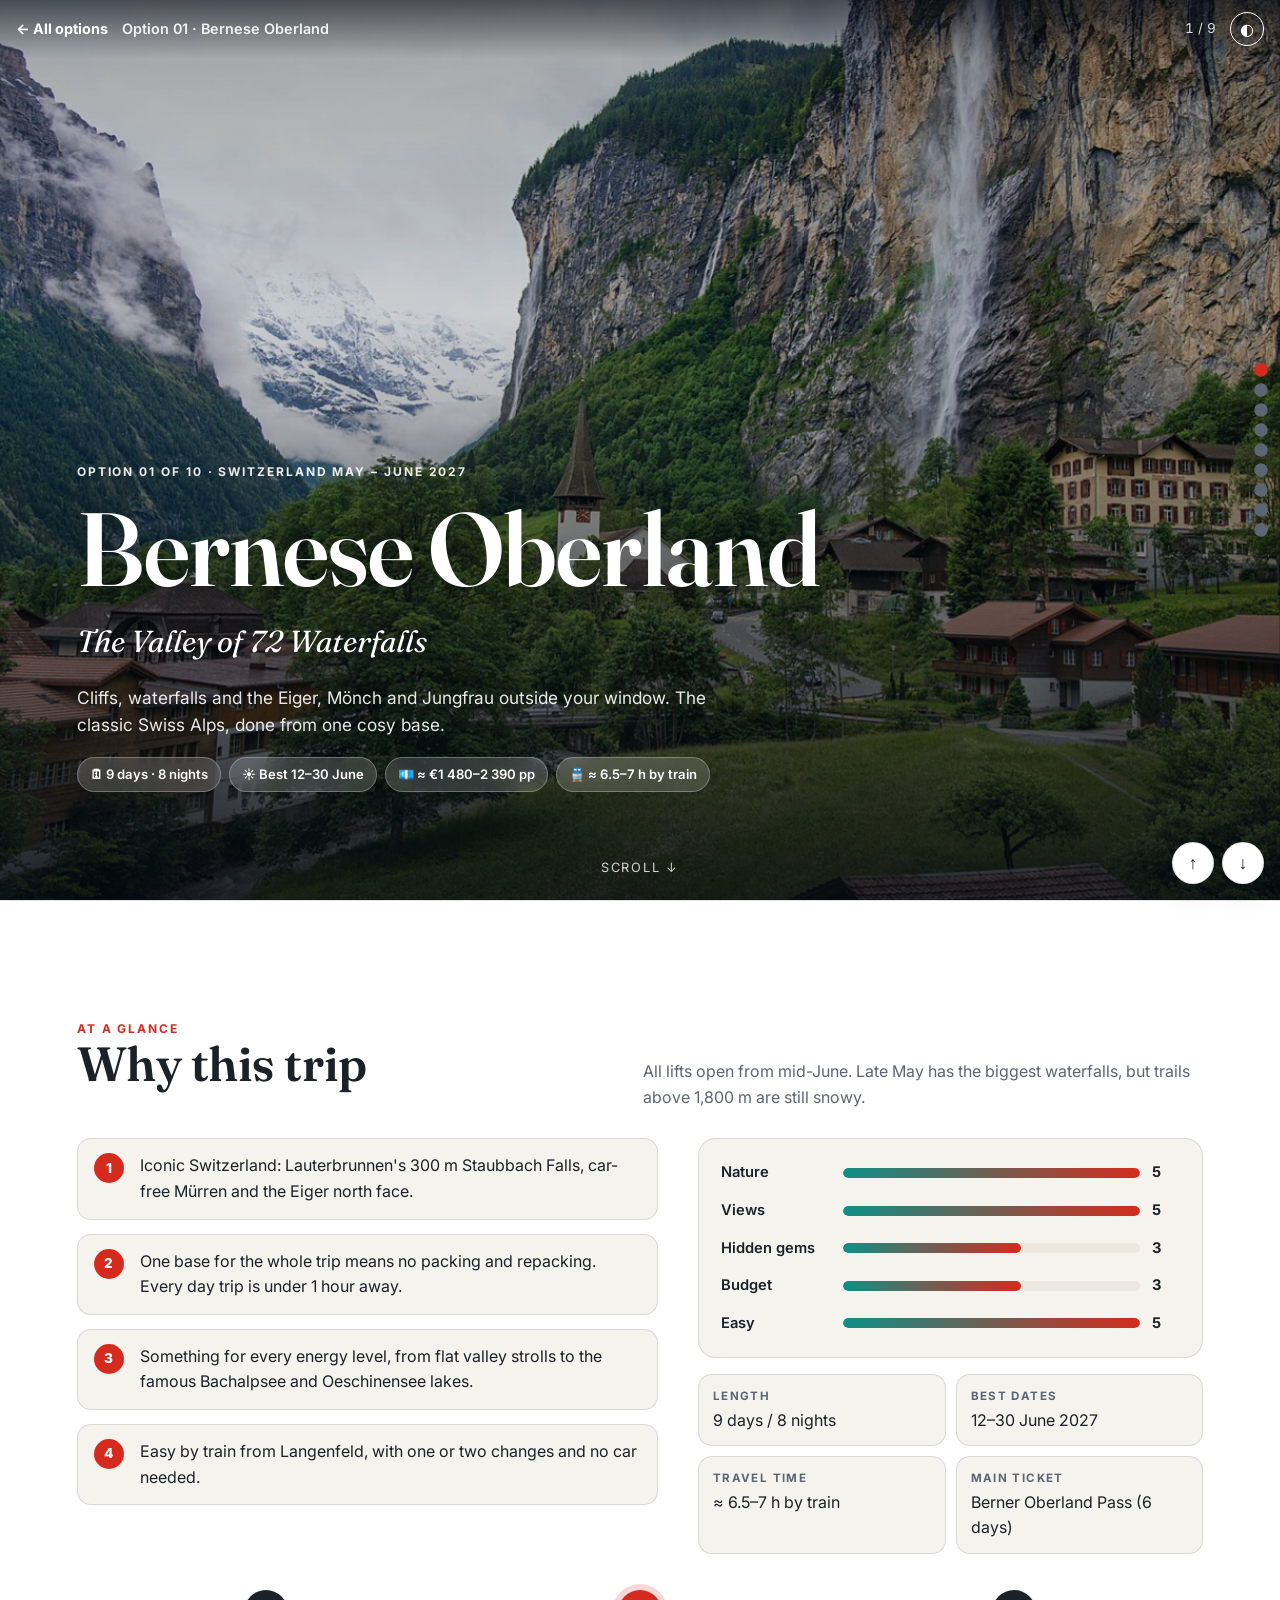
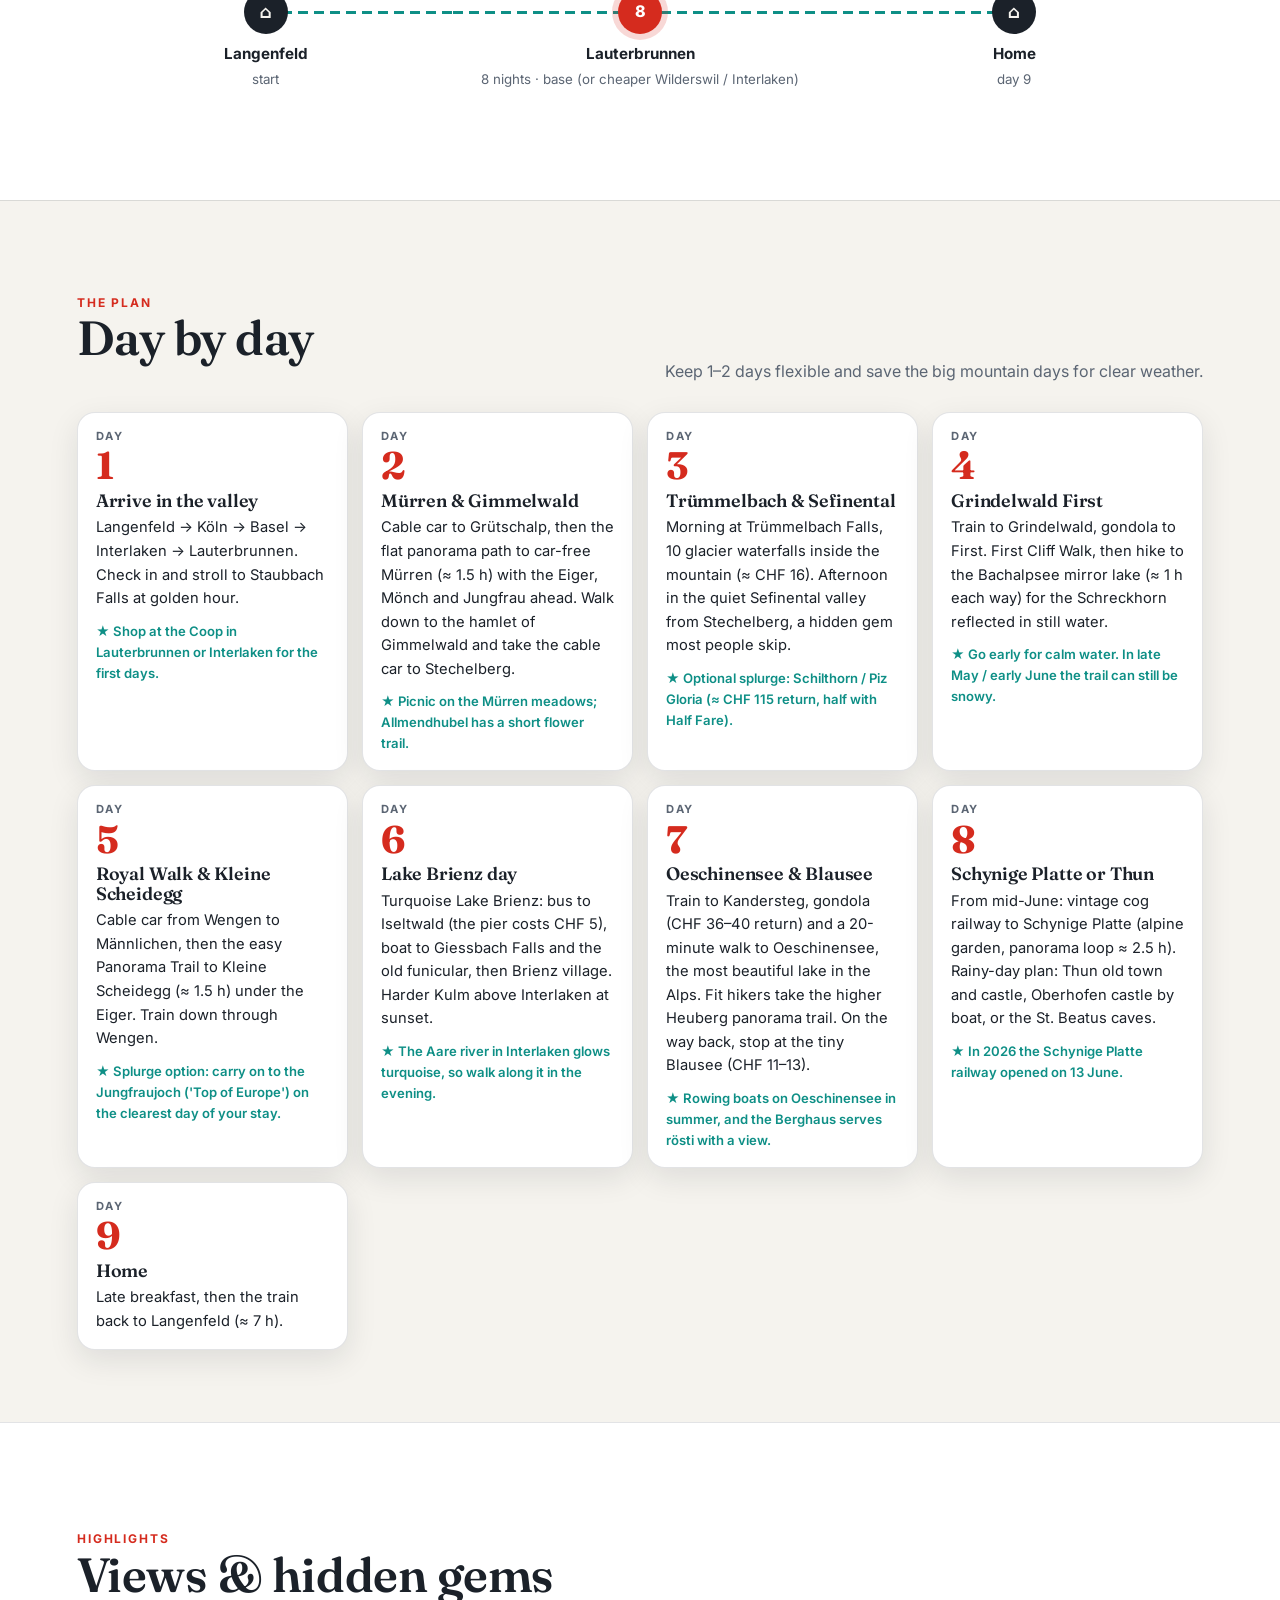
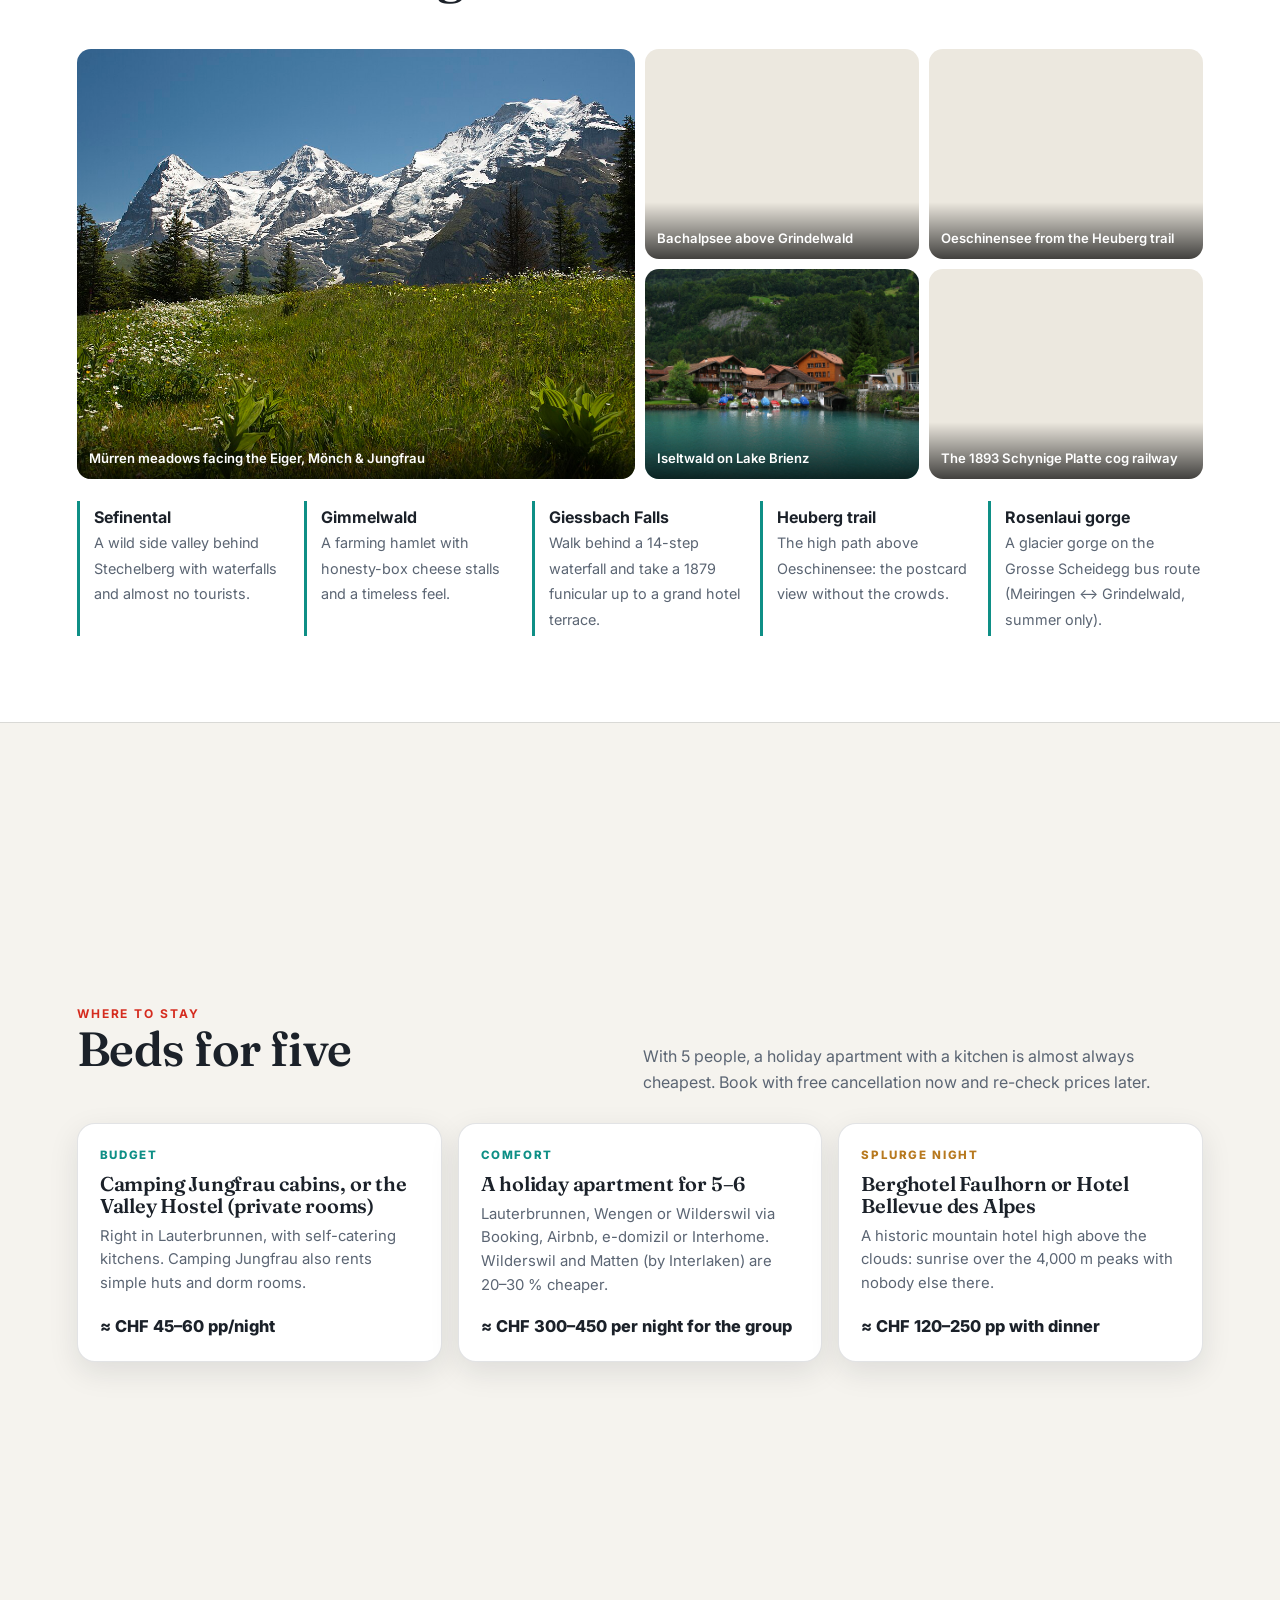
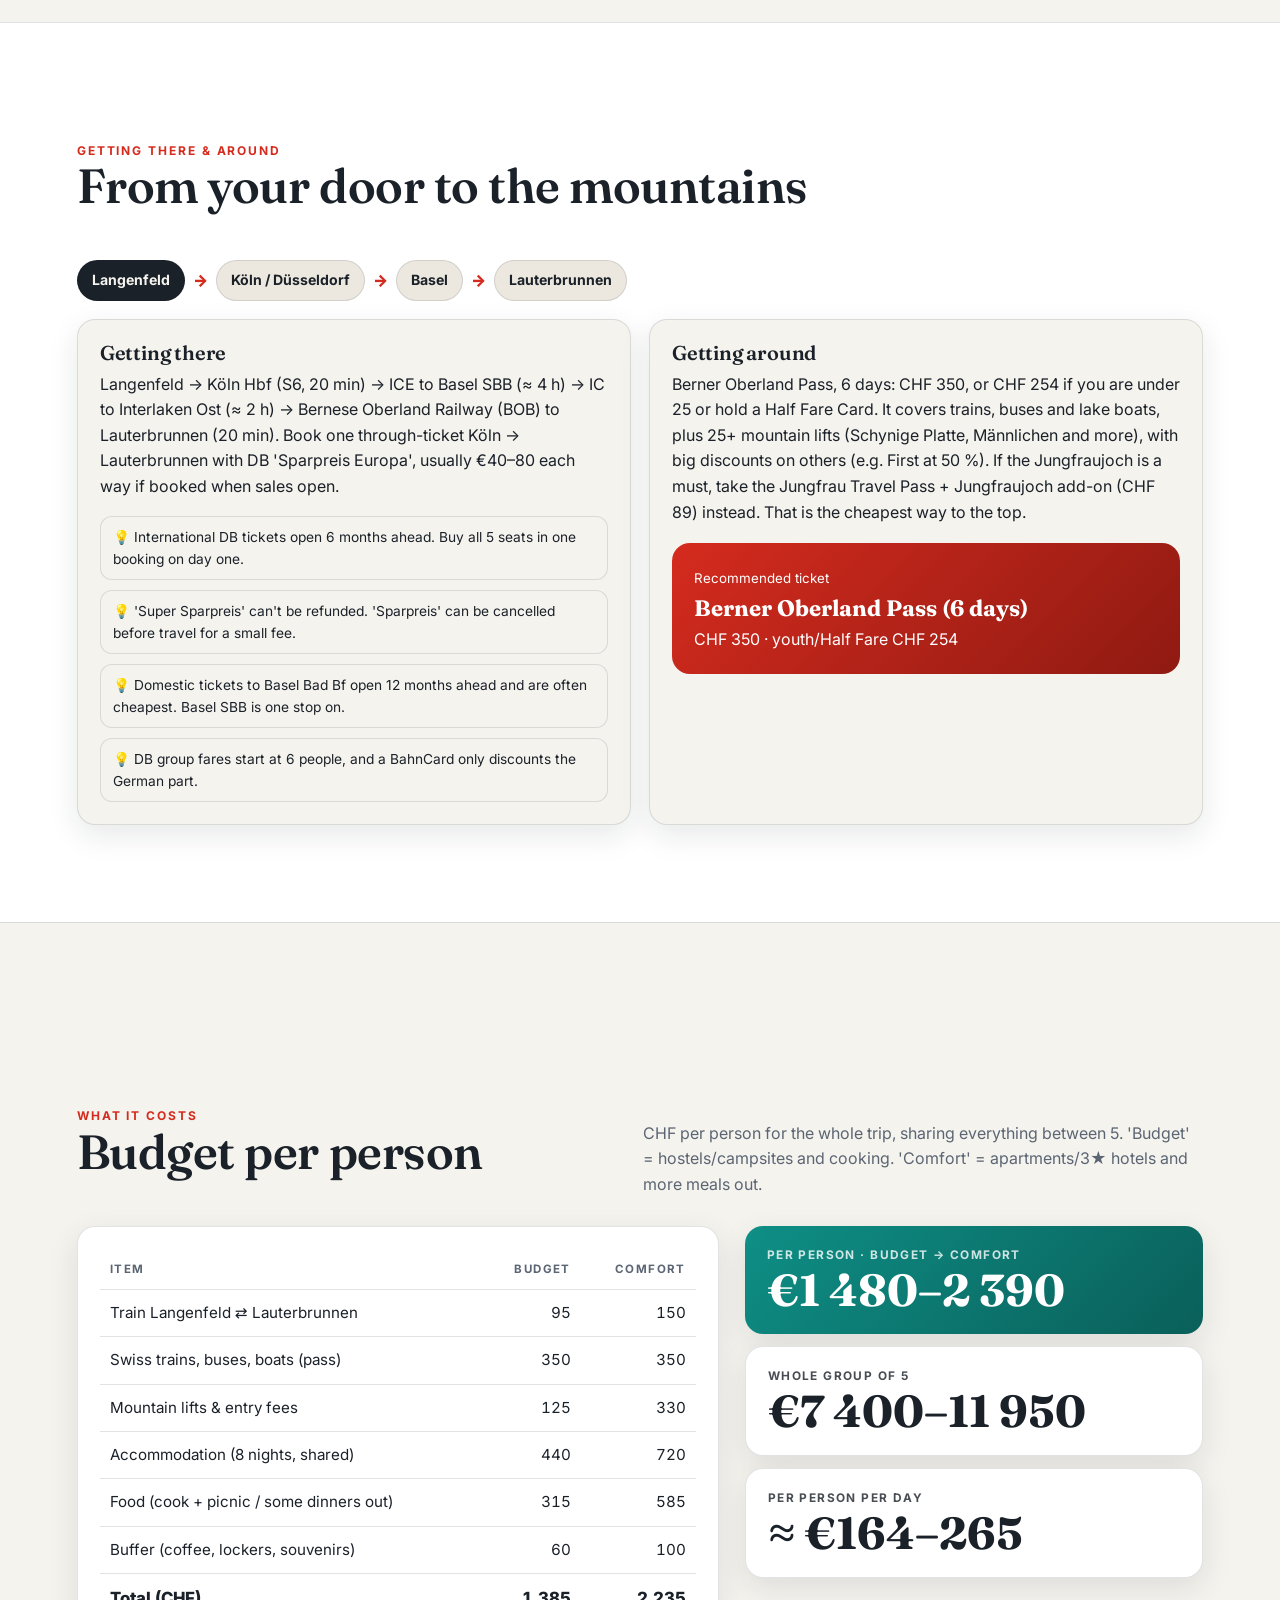
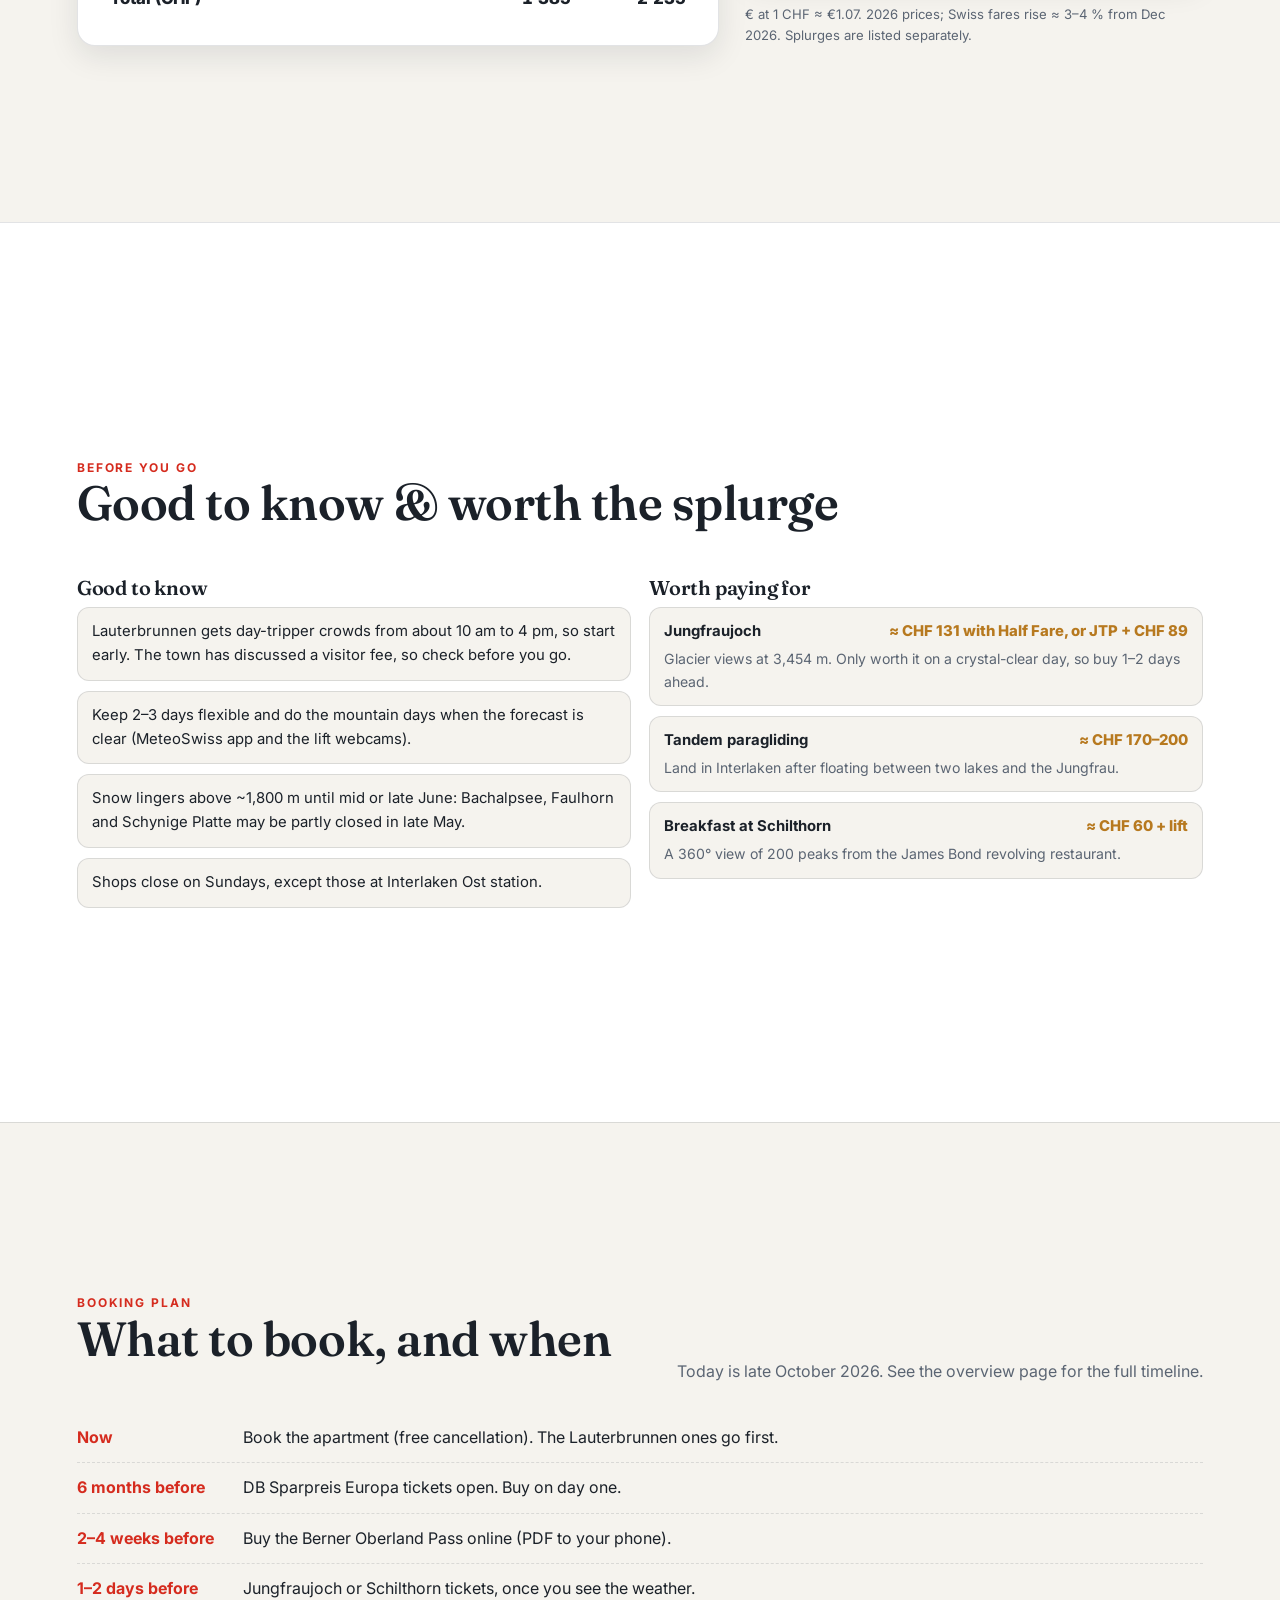
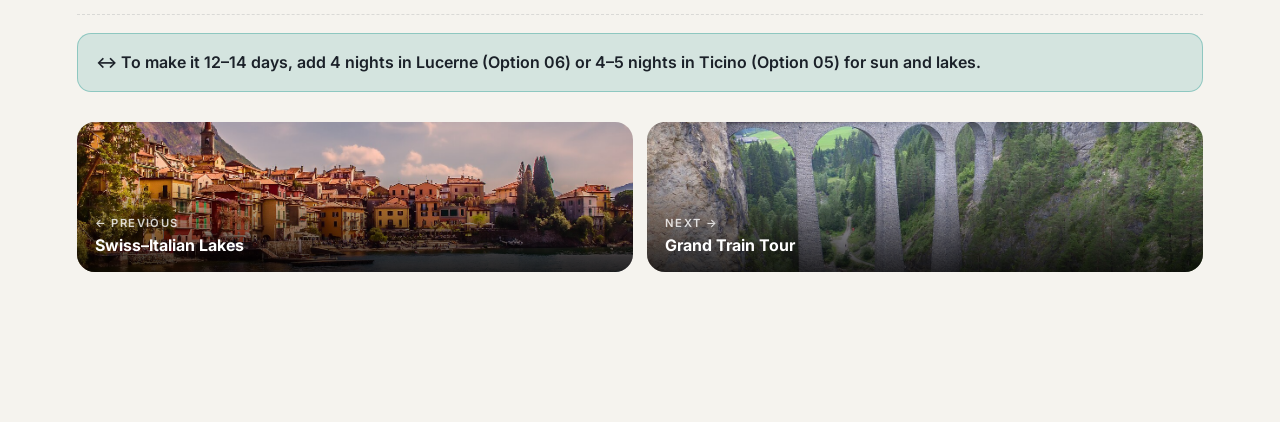
==== options/01-bernese-oberland.html @ d9b7d9b1 "init" ====
<!doctype html>
<html lang="en" class="deck">
<head>
<meta charset="utf-8">
<meta name="viewport" content="width=device-width, initial-scale=1">
<title>Bernese Oberland – Switzerland 2027</title>
<meta name="description" content="Cliffs, waterfalls and the Eiger, Mönch and Jungfrau outside your window. The classic Swiss Alps, done from one cosy base.">
<link rel="preconnect" href="https://fonts.googleapis.com"><link rel="preconnect" href="https://fonts.gstatic.com" crossorigin><link href="https://fonts.googleapis.com/css2?family=Fraunces:ital,opsz,wght@0,9..144,500..700;1,9..144,400..600&family=Inter:wght@400;600;700;800&display=swap" rel="stylesheet">
<link rel="stylesheet" href="../assets/style.css">
<script>document.documentElement.classList.add("js-anim");setTimeout(function(){if(!window.__ch27)document.documentElement.classList.remove("js-anim");},2500);</script>
</head>

<body>
<div class="progress"></div>
<header class="topbar"><a href="../index.html">← All options</a><span class="title">Option 01 · Bernese Oberland</span><span class="count">1 / 9</span><button class="icon-btn" data-theme-toggle aria-label="Toggle dark mode">◐</button></header>
<nav class="dots" aria-label="Slides"></nav>
<div class="keys"><button data-go="-1" aria-label="Previous slide">↑</button><button data-go="1" aria-label="Next slide">↓</button></div>
<section class="slide cover" id="cover" data-title="Cover">
  <div class="photo"><img src="../assets/img/be-lauterbrunnen.jpg" alt="Bernese Oberland" class="kb" decoding="async"></div>
  <div class="big-num">01</div>
  <div class="inner on-photo">
    <div class="eyebrow reveal" style="--i:0">Option 01 of 10 · Switzerland May – June 2027</div>
    <h1 class="reveal" style="--i:1">Bernese Oberland</h1>
    <div class="sub reveal" style="--i:2">The Valley of 72 Waterfalls</div>
    <p class="tagline reveal" style="--i:3">Cliffs, waterfalls and the Eiger, Mönch and Jungfrau outside your window. The classic Swiss Alps, done from one cosy base.</p>
    <div class="chips reveal" style="--i:4"><span class="chip">🗓 9 days · 8 nights</span><span class="chip">☀️ Best 12–30 June</span><span class="chip">💶 ≈ €1 480–2 390 pp</span><span class="chip">🚆 ≈ 6.5–7 h by train</span></div>
  </div>
  <a class="scroll-hint" href="#glance">Scroll ↓</a>
</section>
<section class="slide alt" id="glance" data-title="At a glance">
  <div class="inner">
    <div class="slide-head"><div><div class="eyebrow">At a glance</div><h2>Why this trip</h2></div><p class="muted">All lifts open from mid-June. Late May has the biggest waterfalls, but trails above 1,800 m are still snowy.</p></div>
    <div class="glance">
      <ul class="why"><li class="reveal" style="--i:0"><span class="n">1</span><span>Iconic Switzerland: Lauterbrunnen&#x27;s 300 m Staubbach Falls, car-free Mürren and the Eiger north face.</span></li><li class="reveal" style="--i:1"><span class="n">2</span><span>One base for the whole trip means no packing and repacking. Every day trip is under 1 hour away.</span></li><li class="reveal" style="--i:2"><span class="n">3</span><span>Something for every energy level, from flat valley strolls to the famous Bachalpsee and Oeschinensee lakes.</span></li><li class="reveal" style="--i:3"><span class="n">4</span><span>Easy by train from Langenfeld, with one or two changes and no car needed.</span></li></ul>
      <div>
        <div class="scores reveal" style="--i:2"><div class="score"><span>Nature</span><div class="bar"><span style="--v:100%"></span></div><b>5</b></div><div class="score"><span>Views</span><div class="bar"><span style="--v:100%"></span></div><b>5</b></div><div class="score"><span>Hidden gems</span><div class="bar"><span style="--v:60%"></span></div><b>3</b></div><div class="score"><span>Budget</span><div class="bar"><span style="--v:60%"></span></div><b>3</b></div><div class="score"><span>Easy</span><div class="bar"><span style="--v:100%"></span></div><b>5</b></div></div>
        <div class="facts reveal" style="--i:3">
          <div class="fact"><b>Length</b>9 days / 8 nights</div>
          <div class="fact"><b>Best dates</b>12–30 June 2027</div>
          <div class="fact"><b>Travel time</b>≈ 6.5–7 h by train</div>
          <div class="fact"><b>Main ticket</b>Berner Oberland Pass (6 days)</div>
        </div>
      </div>
    </div>
    <div class="route" aria-label="Route"><div class="stop reveal" style="--i:0"><div class="pin home">⌂</div><strong>Langenfeld</strong><small>start</small></div><div class="stop reveal" style="--i:1"><div class="pin">8</div><strong>Lauterbrunnen</strong><small>8 nights · base (or cheaper Wilderswil / Interlaken)</small></div><div class="stop reveal" style="--i:2"><div class="pin home">⌂</div><strong>Home</strong><small>day 9</small></div></div>
  </div>
</section>
<section class="slide" id="itinerary" data-title="Day by day">
  <div class="inner">
    <div class="slide-head"><div><div class="eyebrow">The plan</div><h2>Day by day</h2></div><p class="muted">Keep 1–2 days flexible and save the big mountain days for clear weather.</p></div>
    <div class="days"><article class="day reveal" style="--i:0"><div class="d"><small>Day</small>1</div><h3>Arrive in the valley</h3><p>Langenfeld → Köln → Basel → Interlaken → Lauterbrunnen. Check in and stroll to Staubbach Falls at golden hour.</p><div class="tip">Shop at the Coop in Lauterbrunnen or Interlaken for the first days.</div></article><article class="day reveal" style="--i:1"><div class="d"><small>Day</small>2</div><h3>Mürren &amp; Gimmelwald</h3><p>Cable car to Grütschalp, then the flat panorama path to car-free Mürren (≈ 1.5 h) with the Eiger, Mönch and Jungfrau ahead. Walk down to the hamlet of Gimmelwald and take the cable car to Stechelberg.</p><div class="tip">Picnic on the Mürren meadows; Allmendhubel has a short flower trail.</div></article><article class="day reveal" style="--i:2"><div class="d"><small>Day</small>3</div><h3>Trümmelbach &amp; Sefinental</h3><p>Morning at Trümmelbach Falls, 10 glacier waterfalls inside the mountain (≈ CHF 16). Afternoon in the quiet Sefinental valley from Stechelberg, a hidden gem most people skip.</p><div class="tip">Optional splurge: Schilthorn / Piz Gloria (≈ CHF 115 return, half with Half Fare).</div></article><article class="day reveal" style="--i:3"><div class="d"><small>Day</small>4</div><h3>Grindelwald First</h3><p>Train to Grindelwald, gondola to First. First Cliff Walk, then hike to the Bachalpsee mirror lake (≈ 1 h each way) for the Schreckhorn reflected in still water.</p><div class="tip">Go early for calm water. In late May / early June the trail can still be snowy.</div></article><article class="day reveal" style="--i:4"><div class="d"><small>Day</small>5</div><h3>Royal Walk &amp; Kleine Scheidegg</h3><p>Cable car from Wengen to Männlichen, then the easy Panorama Trail to Kleine Scheidegg (≈ 1.5 h) under the Eiger. Train down through Wengen.</p><div class="tip">Splurge option: carry on to the Jungfraujoch (&#x27;Top of Europe&#x27;) on the clearest day of your stay.</div></article><article class="day reveal" style="--i:5"><div class="d"><small>Day</small>6</div><h3>Lake Brienz day</h3><p>Turquoise Lake Brienz: bus to Iseltwald (the pier costs CHF 5), boat to Giessbach Falls and the old funicular, then Brienz village. Harder Kulm above Interlaken at sunset.</p><div class="tip">The Aare river in Interlaken glows turquoise, so walk along it in the evening.</div></article><article class="day reveal" style="--i:0"><div class="d"><small>Day</small>7</div><h3>Oeschinensee &amp; Blausee</h3><p>Train to Kandersteg, gondola (CHF 36–40 return) and a 20-minute walk to Oeschinensee, the most beautiful lake in the Alps. Fit hikers take the higher Heuberg panorama trail. On the way back, stop at the tiny Blausee (CHF 11–13).</p><div class="tip">Rowing boats on Oeschinensee in summer, and the Berghaus serves rösti with a view.</div></article><article class="day reveal" style="--i:1"><div class="d"><small>Day</small>8</div><h3>Schynige Platte or Thun</h3><p>From mid-June: vintage cog railway to Schynige Platte (alpine garden, panorama loop ≈ 2.5 h). Rainy-day plan: Thun old town and castle, Oberhofen castle by boat, or the St. Beatus caves.</p><div class="tip">In 2026 the Schynige Platte railway opened on 13 June.</div></article><article class="day reveal" style="--i:2"><div class="d"><small>Day</small>9</div><h3>Home</h3><p>Late breakfast, then the train back to Langenfeld (≈ 7 h).</p></article></div>
  </div>
</section>
<section class="slide alt" id="highlights" data-title="Highlights & hidden gems">
  <div class="inner">
    <div class="slide-head"><div><div class="eyebrow">Highlights</div><h2>Views & hidden gems</h2></div></div>
    <div class="gallery"><figure class="reveal" style="--i:0"><img src="../assets/img/be-muerren.jpg" alt="Mürren meadows facing the Eiger, Mönch &amp; Jungfrau" loading="lazy" decoding="async"><figcaption>Mürren meadows facing the Eiger, Mönch &amp; Jungfrau</figcaption></figure><figure class="reveal" style="--i:1"><img src="../assets/img/be-bachalpsee.jpg" alt="Bachalpsee above Grindelwald" loading="lazy" decoding="async"><figcaption>Bachalpsee above Grindelwald</figcaption></figure><figure class="reveal" style="--i:2"><img src="../assets/img/be-oeschinensee.jpg" alt="Oeschinensee from the Heuberg trail" loading="lazy" decoding="async"><figcaption>Oeschinensee from the Heuberg trail</figcaption></figure><figure class="reveal" style="--i:3"><img src="../assets/img/be-iseltwald.jpg" alt="Iseltwald on Lake Brienz" loading="lazy" decoding="async"><figcaption>Iseltwald on Lake Brienz</figcaption></figure><figure class="reveal" style="--i:4"><img src="../assets/img/be-schynige.jpg" alt="The 1893 Schynige Platte cog railway" loading="lazy" decoding="async"><figcaption>The 1893 Schynige Platte cog railway</figcaption></figure></div>
    <div class="gems"><div class="gem reveal" style="--i:0"><b>Sefinental</b><span>A wild side valley behind Stechelberg with waterfalls and almost no tourists.</span></div><div class="gem reveal" style="--i:1"><b>Gimmelwald</b><span>A farming hamlet with honesty-box cheese stalls and a timeless feel.</span></div><div class="gem reveal" style="--i:2"><b>Giessbach Falls</b><span>Walk behind a 14-step waterfall and take a 1879 funicular up to a grand hotel terrace.</span></div><div class="gem reveal" style="--i:3"><b>Heuberg trail</b><span>The high path above Oeschinensee: the postcard view without the crowds.</span></div><div class="gem reveal" style="--i:4"><b>Rosenlaui gorge</b><span>A glacier gorge on the Grosse Scheidegg bus route (Meiringen ↔ Grindelwald, summer only).</span></div></div>
  </div>
</section>
<section class="slide" id="stay" data-title="Where to stay">
  <div class="inner">
    <div class="slide-head"><div><div class="eyebrow">Where to stay</div><h2>Beds for five</h2></div><p class="muted">With 5 people, a holiday apartment with a kitchen is almost always cheapest. Book with free cancellation now and re-check prices later.</p></div>
    <div class="tiers"><div class="tier reveal" style="--i:0"><span class="label">Budget</span><h3>Camping Jungfrau cabins, or the Valley Hostel (private rooms)</h3><p>Right in Lauterbrunnen, with self-catering kitchens. Camping Jungfrau also rents simple huts and dorm rooms.</p><span class="price">≈ CHF 45–60 pp/night</span></div><div class="tier reveal" style="--i:1"><span class="label">Comfort</span><h3>A holiday apartment for 5–6</h3><p>Lauterbrunnen, Wengen or Wilderswil via Booking, Airbnb, e-domizil or Interhome. Wilderswil and Matten (by Interlaken) are 20–30 % cheaper.</p><span class="price">≈ CHF 300–450 per night for the group</span></div><div class="tier reveal" style="--i:2"><span class="label">Splurge night</span><h3>Berghotel Faulhorn or Hotel Bellevue des Alpes</h3><p>A historic mountain hotel high above the clouds: sunrise over the 4,000 m peaks with nobody else there.</p><span class="price">≈ CHF 120–250 pp with dinner</span></div></div>
  </div>
</section>
<section class="slide alt" id="transport" data-title="Getting there & around">
  <div class="inner">
    <div class="slide-head"><div><div class="eyebrow">Getting there & around</div><h2>From your door to the mountains</h2></div></div>
    <div class="trip-line reveal"><span class="node home">Langenfeld</span><span class="arrow">→</span><span class="node">Köln / Düsseldorf</span><span class="arrow">→</span><span class="node">Basel</span><span class="arrow">→</span><span class="node">Lauterbrunnen</span></div>
    <div class="two">
      <div class="panel reveal" style="--i:1"><h3>Getting there</h3><p>Langenfeld → Köln Hbf (S6, 20 min) → ICE to Basel SBB (≈ 4 h) → IC to Interlaken Ost (≈ 2 h) → Bernese Oberland Railway (BOB) to Lauterbrunnen (20 min). Book one through-ticket Köln → Lauterbrunnen with DB &#x27;Sparpreis Europa&#x27;, usually €40–80 each way if booked when sales open.</p>
        <ul class="list"><li>💡 International DB tickets open 6 months ahead. Buy all 5 seats in one booking on day one.</li><li>💡 &#x27;Super Sparpreis&#x27; can&#x27;t be refunded. &#x27;Sparpreis&#x27; can be cancelled before travel for a small fee.</li><li>💡 Domestic tickets to Basel Bad Bf open 12 months ahead and are often cheapest. Basel SBB is one stop on.</li><li>💡 DB group fares start at 6 people, and a BahnCard only discounts the German part.</li></ul></div>
      <div class="panel reveal" style="--i:2"><h3>Getting around</h3><p>Berner Oberland Pass, 6 days: CHF 350, or CHF 254 if you are under 25 or hold a Half Fare Card. It covers trains, buses and lake boats, plus 25+ mountain lifts (Schynige Platte, Männlichen and more), with big discounts on others (e.g. First at 50 %). If the Jungfraujoch is a must, take the Jungfrau Travel Pass + Jungfraujoch add-on (CHF 89) instead. That is the cheapest way to the top.</p>
        <div class="pass-box"><small>Recommended ticket</small><b>Berner Oberland Pass (6 days)</b>CHF 350 · youth/Half Fare CHF 254</div></div>
    </div>
  </div>
</section>
<section class="slide" id="costs" data-title="Costs">
  <div class="inner">
    <div class="slide-head"><div><div class="eyebrow">What it costs</div><h2>Budget per person</h2></div><p class="muted">CHF per person for the whole trip, sharing everything between 5. 'Budget' = hostels/campsites and cooking. 'Comfort' = apartments/3★ hotels and more meals out.</p></div>
    <div class="cost-grid">
      <div class="panel reveal"><table class="costs">
        <thead><tr><th>Item</th><th class="num">Budget</th><th class="num">Comfort</th></tr></thead>
        <tbody><tr><td>Train Langenfeld ⇄ Lauterbrunnen</td><td class="num">95</td><td class="num">150</td></tr><tr><td>Swiss trains, buses, boats (pass)</td><td class="num">350</td><td class="num">350</td></tr><tr><td>Mountain lifts &amp; entry fees</td><td class="num">125</td><td class="num">330</td></tr><tr><td>Accommodation (8 nights, shared)</td><td class="num">440</td><td class="num">720</td></tr><tr><td>Food (cook + picnic / some dinners out)</td><td class="num">315</td><td class="num">585</td></tr><tr><td>Buffer (coffee, lockers, souvenirs)</td><td class="num">60</td><td class="num">100</td></tr><tr class="total"><td>Total (CHF)</td><td class="num">1 385</td><td class="num">2 235</td></tr></tbody>
      </table></div>
      <div class="totals">
        <div class="total-card hl reveal" style="--i:1"><small>Per person · budget → comfort</small><div class="amount">€<span data-count="1480">1 480</span>–<span data-count="2390">2 390</span></div></div>
        <div class="total-card reveal" style="--i:2"><small>Whole group of 5</small><div class="amount">€<span data-count="7400">7 400</span>–<span data-count="11950">11 950</span></div></div>
        <div class="total-card reveal" style="--i:3"><small>Per person per day</small><div class="amount">≈ €164–265</div></div>
        <p class="note">€ at 1 CHF ≈ €1.07. 2026 prices; Swiss fares rise ≈ 3–4 % from Dec 2026. Splurges are listed separately.</p>
      </div>
    </div>
  </div>
</section>
<section class="slide alt" id="tips" data-title="Good to know">
  <div class="inner">
    <div class="slide-head"><div><div class="eyebrow">Before you go</div><h2>Good to know & worth the splurge</h2></div></div>
    <div class="split3">
      <div><h3>Good to know</h3><ul class="list"><li class="reveal" style="--i:0">Lauterbrunnen gets day-tripper crowds from about 10 am to 4 pm, so start early. The town has discussed a visitor fee, so check before you go.</li><li class="reveal" style="--i:1">Keep 2–3 days flexible and do the mountain days when the forecast is clear (MeteoSwiss app and the lift webcams).</li><li class="reveal" style="--i:2">Snow lingers above ~1,800 m until mid or late June: Bachalpsee, Faulhorn and Schynige Platte may be partly closed in late May.</li><li class="reveal" style="--i:3">Shops close on Sundays, except those at Interlaken Ost station.</li></ul></div>
      <div><h3>Worth paying for</h3><ul class="list"><li class="splurge reveal" style="--i:0"><b>Jungfraujoch</b><span class="p">≈ CHF 131 with Half Fare, or JTP + CHF 89</span><span>Glacier views at 3,454 m. Only worth it on a crystal-clear day, so buy 1–2 days ahead.</span></li><li class="splurge reveal" style="--i:1"><b>Tandem paragliding</b><span class="p">≈ CHF 170–200</span><span>Land in Interlaken after floating between two lakes and the Jungfrau.</span></li><li class="splurge reveal" style="--i:2"><b>Breakfast at Schilthorn</b><span class="p">≈ CHF 60 + lift</span><span>A 360° view of 200 peaks from the James Bond revolving restaurant.</span></li></ul></div>
    </div>
  </div>
</section>
<section class="slide" id="booking" data-title="Booking plan">
  <div class="inner">
    <div class="slide-head"><div><div class="eyebrow">Booking plan</div><h2>What to book, and when</h2></div><p class="muted">Today is late October 2026. See the overview page for the full timeline.</p></div>
    <div class="steps"><div class="step reveal" style="--i:0"><b>Now</b><span>Book the apartment (free cancellation). The Lauterbrunnen ones go first.</span></div><div class="step reveal" style="--i:1"><b>6 months before</b><span>DB Sparpreis Europa tickets open. Buy on day one.</span></div><div class="step reveal" style="--i:2"><b>2–4 weeks before</b><span>Buy the Berner Oberland Pass online (PDF to your phone).</span></div><div class="step reveal" style="--i:3"><b>1–2 days before</b><span>Jungfraujoch or Schilthorn tickets, once you see the weather.</span></div></div>
    <div class="stretch reveal" style="--i:5">↔ To make it 12–14 days, add 4 nights in Lucerne (Option 06) or 4–5 nights in Ticino (Option 05) for sun and lakes.</div>
    <div class="endnav">
      <a href="10-swiss-italian-lakes.html"><img src="../assets/img/it-varenna.jpg" alt="Swiss–Italian Lakes" loading="lazy" decoding="async"><span><small>← Previous</small>Swiss–Italian Lakes</span></a>
      <a href="02-grand-train-tour.html"><img src="../assets/img/gt-landwasser.jpg" alt="Grand Train Tour" loading="lazy" decoding="async"><span><small>Next →</small>Grand Train Tour</span></a>
    </div>
  </div>
</section>
<script src="../assets/app.js"></script>
</body>
</html>
---- assets/style.css ----
/* Switzerland 2027: shared styles for the overview page and the 10 option decks */
:root {
  --bg: #f5f3ee;
  --surface: #ffffff;
  --surface-2: #ece8df;
  --ink: #1b2129;
  --muted: #5b6573;
  --line: rgba(20, 30, 40, .12);
  --accent: #d52b1e;          /* Swiss red */
  --accent-ink: #ffffff;
  --glacier: #0e8f86;
  --gold: #b7791f;
  --shadow: 0 10px 30px rgba(20, 30, 40, .10);
  --radius: 18px;
  --display: "Fraunces", Georgia, "Times New Roman", serif;
  --body: "Inter", system-ui, -apple-system, "Segoe UI", Roboto, sans-serif;
  color-scheme: light;
}
@media (prefers-color-scheme: dark) {
  :root:not([data-theme="light"]) {
    --bg: #0d1117; --surface: #151b23; --surface-2: #1d2530; --ink: #edf1f6; --muted: #9aa5b4;
    --line: rgba(255, 255, 255, .12); --glacier: #3cc7b9; --gold: #e3a94b;
    --shadow: 0 10px 30px rgba(0, 0, 0, .45); color-scheme: dark;
  }
}
:root[data-theme="dark"] {
  --bg: #0d1117; --surface: #151b23; --surface-2: #1d2530; --ink: #edf1f6; --muted: #9aa5b4;
  --line: rgba(255, 255, 255, .12); --glacier: #3cc7b9; --gold: #e3a94b;
  --shadow: 0 10px 30px rgba(0, 0, 0, .45); color-scheme: dark;
}

* { box-sizing: border-box; }
html { scroll-behavior: smooth; }
body { margin: 0; background: var(--bg); color: var(--ink); font: 400 16px/1.6 var(--body); -webkit-font-smoothing: antialiased; overflow-x: hidden; }
img { max-width: 100%; display: block; }
a { color: inherit; }
h1, h2, h3 { font-family: var(--display); font-weight: 600; line-height: 1.1; margin: 0 0 .4em; letter-spacing: -.01em; }
h2 { font-size: clamp(1.9rem, 4vw, 3rem); }
h3 { font-size: 1.25rem; }
p { margin: 0 0 1em; }
.muted { color: var(--muted); }
.eyebrow { text-transform: uppercase; letter-spacing: .16em; font-size: .75rem; font-weight: 700; color: var(--accent); }
.on-photo .eyebrow { color: #fff; opacity: .9; }

/* ---------- chips, buttons ---------- */
.chips { display: flex; flex-wrap: wrap; gap: 8px; }
.chip { display: inline-flex; align-items: center; gap: 6px; padding: 6px 12px; border-radius: 999px; font-size: .82rem; font-weight: 600; background: var(--surface-2); color: var(--ink); border: 1px solid var(--line); white-space: nowrap; }
.on-photo .chip { background: rgba(255, 255, 255, .16); color: #fff; border-color: rgba(255, 255, 255, .28); backdrop-filter: blur(8px); }
.btn { display: inline-flex; align-items: center; gap: 8px; padding: 12px 20px; border-radius: 999px; background: var(--accent); color: var(--accent-ink); text-decoration: none; font-weight: 700; border: 0; cursor: pointer; font: inherit; font-weight: 700; }
.btn.ghost { background: transparent; color: inherit; border: 1px solid currentColor; }

/* ---------- reveal animations ---------- */
.reveal { transition: opacity .8s cubic-bezier(.2, .7, .2, 1), transform .8s cubic-bezier(.2, .7, .2, 1); transition-delay: calc(var(--i, 0) * 85ms); }
.js-anim .reveal:not(.in) { opacity: 0; transform: translateY(26px); }
@keyframes kenburns { from { transform: scale(1.14) translate(1%, 1%); } to { transform: scale(1) translate(0, 0); } }
@keyframes floaty { 0%, 100% { transform: translateY(0); } 50% { transform: translateY(8px); } }
@media (prefers-reduced-motion: reduce) {
  .js-anim .reveal:not(.in) { opacity: 1; transform: none; }
  .reveal { transition: none; }
  .kb { animation: none !important; }
  html { scroll-behavior: auto; }
}

/* ---------- photo backgrounds ---------- */
.photo { position: absolute; inset: 0; overflow: hidden; z-index: 0; background: #223; }
.photo img { width: 100%; height: 100%; object-fit: cover; }
.kb { animation: kenburns 18s ease-out both; }
.photo::after { content: ""; position: absolute; inset: 0; background: linear-gradient(180deg, rgba(5, 10, 18, .35) 0%, rgba(5, 10, 18, .15) 35%, rgba(5, 10, 18, .82) 100%); }
.on-photo { color: #fff; position: relative; z-index: 1; }
.on-photo .muted { color: rgba(255, 255, 255, .8); }

/* ---------- top bar (both page types) ---------- */
.topbar { position: fixed; inset: 0 0 auto 0; z-index: 50; display: flex; align-items: center; gap: 14px; padding: 12px 16px; color: #fff; background: linear-gradient(180deg, rgba(5, 10, 18, .55), rgba(5, 10, 18, 0)); transition: background .3s, color .3s; }
.topbar.solid { background: color-mix(in srgb, var(--bg) 88%, transparent); color: var(--ink); backdrop-filter: blur(12px); border-bottom: 1px solid var(--line); }
.topbar a { text-decoration: none; font-weight: 700; font-size: .9rem; }
.topbar .title { flex: 1; font-weight: 600; font-size: .9rem; white-space: nowrap; overflow: hidden; text-overflow: ellipsis; opacity: .9; }
.topbar .count { font-variant-numeric: tabular-nums; font-size: .85rem; opacity: .85; }
.icon-btn { background: transparent; border: 1px solid currentColor; color: inherit; border-radius: 999px; width: 34px; height: 34px; cursor: pointer; font-size: 1rem; display: grid; place-items: center; }
.progress { position: fixed; top: 0; left: 0; height: 3px; background: var(--accent); z-index: 60; width: 0; transition: width .2s; }

/* =====================================================================
   OPTION DECKS
   ===================================================================== */
html.deck { scroll-snap-type: y proximity; }
.slide { position: relative; min-height: 100vh; min-height: 100svh; padding: 92px max(16px, 6vw) 72px; display: flex; flex-direction: column; justify-content: center; scroll-snap-align: start; }
.slide + .slide { border-top: 1px solid var(--line); }
.slide.alt { background: var(--surface); }
.slide .inner { width: 100%; max-width: 1180px; margin: 0 auto; }
.slide-head { display: flex; align-items: end; justify-content: space-between; gap: 16px; flex-wrap: wrap; margin-bottom: 28px; }
.slide-head p { max-width: 560px; margin: 0; }

.cover { justify-content: flex-start; padding-bottom: 12vh; border-top: 0 !important; }
.cover > .inner { margin-top: auto; }
.cover h1 { font-size: clamp(2.8rem, 9vw, 6.5rem); margin: .1em 0 .1em; text-shadow: 0 4px 30px rgba(0, 0, 0, .35); }
.cover .sub { font-family: var(--display); font-style: italic; font-size: clamp(1.2rem, 2.6vw, 1.9rem); margin-bottom: .6em; }
.cover .tagline { max-width: 680px; font-size: 1.08rem; color: rgba(255, 255, 255, .9); }
.cover .chips { margin-top: 18px; }
.scroll-hint { position: absolute; bottom: 22px; left: 50%; transform: translateX(-50%); color: #fff; z-index: 2; font-size: .8rem; letter-spacing: .14em; text-transform: uppercase; opacity: .8; animation: floaty 2.4s ease-in-out infinite; text-decoration: none; }
.big-num { font-family: var(--display); font-size: clamp(5rem, 16vw, 11rem); line-height: .8; position: absolute; right: 4vw; top: 90px; color: rgba(255, 255, 255, .14); z-index: 1; font-weight: 700; }

/* glance */
.glance { display: grid; grid-template-columns: 1.15fr 1fr; gap: 40px; align-items: start; }
.why { list-style: none; padding: 0; margin: 0; display: grid; gap: 14px; }
.why li { display: grid; grid-template-columns: 34px 1fr; gap: 12px; align-items: start; background: var(--bg); border: 1px solid var(--line); padding: 14px 16px; border-radius: 14px; }
.slide.alt .why li { background: var(--bg); }
.why .n { width: 30px; height: 30px; border-radius: 50%; background: var(--accent); color: #fff; display: grid; place-items: center; font-weight: 800; font-size: .85rem; }
.scores { display: grid; gap: 14px; background: var(--bg); border: 1px solid var(--line); border-radius: var(--radius); padding: 22px; }
.score { display: grid; grid-template-columns: 110px 1fr 28px; gap: 12px; align-items: center; font-weight: 600; font-size: .92rem; }
.bar { height: 10px; border-radius: 99px; background: var(--surface-2); overflow: hidden; }
.bar > span { display: block; height: 100%; width: var(--v); border-radius: 99px; background: linear-gradient(90deg, var(--glacier), var(--accent)); transition: width 1.3s cubic-bezier(.2, .7, .2, 1) .3s; }
.js-anim .reveal:not(.in) .bar > span { width: 0; }
.facts { display: grid; grid-template-columns: repeat(2, 1fr); gap: 10px; margin-top: 16px; }
.fact { background: var(--bg); border: 1px solid var(--line); border-radius: 14px; padding: 12px 14px; }
.fact b { display: block; font-size: .72rem; text-transform: uppercase; letter-spacing: .12em; color: var(--muted); margin-bottom: 2px; }

/* route diagram */
.route { display: flex; align-items: stretch; gap: 0; margin: 30px 0 0; overflow-x: auto; padding: 6px 2px 10px; }
.stop { position: relative; flex: 1 0 140px; text-align: center; padding: 0 8px; }
.stop::before { content: ""; position: absolute; top: 21px; left: 0; right: 0; height: 3px; background: repeating-linear-gradient(90deg, var(--glacier) 0 10px, transparent 10px 16px); }
.stop:first-child::before { left: 50%; }
.stop:last-child::before { right: 50%; }
.stop .pin { position: relative; width: 44px; height: 44px; margin: 0 auto 8px; border-radius: 50%; background: var(--accent); color: #fff; display: grid; place-items: center; font-weight: 800; box-shadow: 0 0 0 6px color-mix(in srgb, var(--accent) 18%, transparent); }
.stop .pin.home { background: var(--ink); color: var(--bg); box-shadow: none; font-size: 1.1rem; }
.stop strong { display: block; font-size: .95rem; }
.stop small { color: var(--muted); }

/* itinerary */
.days { display: grid; grid-template-columns: repeat(auto-fill, minmax(250px, 1fr)); gap: 14px; }
.day { background: var(--surface); border: 1px solid var(--line); border-radius: var(--radius); padding: 18px 18px 16px; box-shadow: var(--shadow); position: relative; overflow: hidden; }
.slide.alt .day { background: var(--bg); }
.day .d { font-family: var(--display); font-size: 2.4rem; line-height: 1; color: var(--accent); font-weight: 700; }
.day .d small { font-family: var(--body); font-size: .7rem; letter-spacing: .14em; text-transform: uppercase; color: var(--muted); display: block; margin-bottom: 4px; font-weight: 700; }
.day h3 { margin: 6px 0 6px; font-size: 1.12rem; }
.day p { font-size: .92rem; margin: 0; color: var(--ink); }
.day .tip { margin-top: 10px; font-size: .82rem; color: var(--glacier); font-weight: 600; }
.day .tip::before { content: "★ "; }

/* gallery */
.gallery { display: grid; grid-template-columns: repeat(4, 1fr); grid-auto-rows: 210px; gap: 10px; }
.gallery figure { margin: 0; position: relative; border-radius: 14px; overflow: hidden; background: var(--surface-2); }
.gallery figure:first-child { grid-column: span 2; grid-row: span 2; }
.gallery img { width: 100%; height: 100%; object-fit: cover; transition: transform 1.2s cubic-bezier(.2, .7, .2, 1); }
.gallery figure:hover img { transform: scale(1.06); }
.gallery figcaption { position: absolute; left: 0; right: 0; bottom: 0; padding: 26px 12px 10px; color: #fff; font-size: .82rem; font-weight: 600; background: linear-gradient(transparent, rgba(0, 0, 0, .72)); }
.gems { display: grid; grid-template-columns: repeat(auto-fill, minmax(210px, 1fr)); gap: 12px; margin-top: 22px; }
.gem { border-left: 3px solid var(--glacier); padding: 4px 0 4px 14px; }
.gem b { display: block; }
.gem span { font-size: .9rem; color: var(--muted); }

/* stay */
.tiers { display: grid; grid-template-columns: repeat(3, 1fr); gap: 16px; }
.tier { background: var(--surface); border: 1px solid var(--line); border-radius: var(--radius); padding: 22px; display: flex; flex-direction: column; box-shadow: var(--shadow); }
.slide.alt .tier { background: var(--bg); }
.tier .label { font-size: .72rem; font-weight: 800; letter-spacing: .14em; text-transform: uppercase; color: var(--glacier); }
.tier:nth-child(3) .label { color: var(--gold); }
.tier h3 { margin: 8px 0; }
.tier p { font-size: .93rem; color: var(--muted); flex: 1; }
.tier .price { font-weight: 800; font-size: 1.02rem; }

/* transport */
.trip-line { display: flex; flex-wrap: wrap; align-items: center; gap: 8px; margin: 6px 0 18px; }
.trip-line .node { padding: 8px 14px; border-radius: 999px; background: var(--surface-2); font-weight: 700; font-size: .88rem; border: 1px solid var(--line); }
.trip-line .node.home { background: var(--ink); color: var(--bg); }
.trip-line .arrow { color: var(--accent); font-weight: 900; }
.two { display: grid; grid-template-columns: 1fr 1fr; gap: 18px; }
.panel { background: var(--surface); border: 1px solid var(--line); border-radius: var(--radius); padding: 22px; box-shadow: var(--shadow); }
.slide.alt .panel { background: var(--bg); }
.panel .list { margin-top: 14px; }
.panel .list li { font-size: .86rem; padding: 9px 12px; }
.pass-box { background: linear-gradient(135deg, var(--accent), #8f1a12); color: #fff; border-radius: var(--radius); padding: 22px; margin-top: 18px; }
.pass-box b { display: block; font-family: var(--display); font-size: 1.4rem; }

/* costs */
.cost-grid { display: grid; grid-template-columns: 1.4fr 1fr; gap: 26px; align-items: start; }
table.costs { width: 100%; border-collapse: collapse; font-size: .95rem; }
table.costs th, table.costs td { padding: 11px 10px; border-bottom: 1px solid var(--line); text-align: left; }
table.costs th { font-size: .72rem; letter-spacing: .12em; text-transform: uppercase; color: var(--muted); }
table.costs td.num, table.costs th.num { text-align: right; font-variant-numeric: tabular-nums; white-space: nowrap; }
table.costs tr.total td { font-weight: 800; border-bottom: 0; font-size: 1.05rem; }
.totals { display: grid; gap: 12px; }
.total-card { border-radius: var(--radius); padding: 20px 22px; background: var(--surface); border: 1px solid var(--line); box-shadow: var(--shadow); }
.slide.alt .total-card { background: var(--bg); }
.total-card.hl { background: linear-gradient(135deg, var(--glacier), #0a5f59); color: #fff; border: 0; }
.total-card small { display: block; font-size: .74rem; text-transform: uppercase; letter-spacing: .12em; opacity: .8; font-weight: 700; }
.total-card .amount { font-family: var(--display); font-size: clamp(2rem, 4.5vw, 2.8rem); font-weight: 700; line-height: 1.1; font-variant-numeric: tabular-nums; }
.note { font-size: .82rem; color: var(--muted); margin-top: 14px; }

/* know / splurges / booking */
.split3 { display: grid; grid-template-columns: 1fr 1fr; gap: 18px; }
.list { list-style: none; margin: 0; padding: 0; display: grid; gap: 10px; }
.list li { padding: 12px 14px; background: var(--surface); border: 1px solid var(--line); border-radius: 12px; font-size: .93rem; }
.slide.alt .list li { background: var(--bg); }
.splurge { display: grid; grid-template-columns: 1fr auto; gap: 4px 12px; }
.splurge .p { font-weight: 800; color: var(--gold); white-space: nowrap; }
.splurge span:last-child { grid-column: 1 / -1; color: var(--muted); font-size: .88rem; }
.steps { display: grid; gap: 0; position: relative; }
.step { display: grid; grid-template-columns: 150px 1fr; gap: 16px; padding: 12px 0; border-bottom: 1px dashed var(--line); }
.step b { color: var(--accent); }
.stretch { margin-top: 18px; padding: 16px 18px; border-radius: 14px; background: color-mix(in srgb, var(--glacier) 14%, transparent); border: 1px solid color-mix(in srgb, var(--glacier) 35%, transparent); font-weight: 600; }

/* end nav */
.endnav { display: grid; grid-template-columns: 1fr 1fr; gap: 14px; margin-top: 30px; }
.endnav a { position: relative; display: block; min-height: 150px; border-radius: var(--radius); overflow: hidden; text-decoration: none; color: #fff; }
.endnav a img { position: absolute; inset: 0; width: 100%; height: 100%; object-fit: cover; transition: transform 1s; }
.endnav a:hover img { transform: scale(1.06); }
.endnav a span { position: absolute; inset: auto 0 0 0; padding: 40px 18px 14px; background: linear-gradient(transparent, rgba(0, 0, 0, .8)); font-weight: 700; }
.endnav a small { display: block; opacity: .8; font-weight: 600; text-transform: uppercase; letter-spacing: .12em; font-size: .7rem; }

.dots { position: fixed; right: 14px; top: 50%; transform: translateY(-50%); z-index: 40; display: flex; flex-direction: column; gap: 10px; }
.dots a { width: 10px; height: 10px; border-radius: 50%; background: var(--muted); opacity: .45; display: block; transition: all .3s; }
.dots a.on { background: var(--accent); opacity: 1; transform: scale(1.35); }
.keys { position: fixed; bottom: 16px; right: 16px; z-index: 40; display: flex; gap: 8px; }
.keys button { width: 42px; height: 42px; border-radius: 50%; border: 1px solid var(--line); background: var(--surface); color: var(--ink); font-size: 1.1rem; cursor: pointer; box-shadow: var(--shadow); }

/* =====================================================================
   OVERVIEW PAGE
   ===================================================================== */
.hero { position: relative; min-height: 100vh; min-height: 100svh; display: flex; flex-direction: column; padding: 90px max(16px, 6vw) 12vh; }
.hero > .on-photo { margin-top: auto; }
.hero h1 { font-size: clamp(3rem, 10vw, 7.5rem); margin: .05em 0 .1em; text-shadow: 0 4px 40px rgba(0, 0, 0, .35); }
.hero .lead { font-family: var(--display); font-style: italic; font-size: clamp(1.2rem, 2.6vw, 1.9rem); max-width: 760px; }
.stats { display: flex; flex-wrap: wrap; gap: 28px; margin-top: 26px; }
.stats div b { display: block; font-family: var(--display); font-size: 2rem; line-height: 1; }
.stats div span { font-size: .8rem; text-transform: uppercase; letter-spacing: .12em; opacity: .85; }
.section { padding: 90px max(16px, 6vw); }
.section.alt { background: var(--surface); }
.wrap { max-width: 1200px; margin: 0 auto; }
.section-head { max-width: 760px; margin-bottom: 34px; }
.controls { display: flex; flex-wrap: wrap; gap: 8px; align-items: center; margin-bottom: 22px; }
.controls button.chip { cursor: pointer; font: inherit; font-size: .82rem; font-weight: 600; }
.controls button.chip[aria-pressed="true"] { background: var(--accent); color: #fff; border-color: var(--accent); }
.controls select { margin-left: auto; padding: 8px 12px; border-radius: 999px; border: 1px solid var(--line); background: var(--surface); color: var(--ink); font: inherit; font-size: .85rem; }
.cards { display: grid; grid-template-columns: repeat(auto-fill, minmax(300px, 1fr)); gap: 18px; }
.card { position: relative; display: flex; flex-direction: column; background: var(--surface); border: 1px solid var(--line); border-radius: var(--radius); overflow: hidden; text-decoration: none; color: var(--ink); box-shadow: var(--shadow); transition: transform .35s cubic-bezier(.2, .7, .2, 1), box-shadow .35s; }
.section.alt .card { background: var(--bg); }
.card:hover { transform: translateY(-6px); box-shadow: 0 22px 44px rgba(10, 20, 30, .22); }
.card .img { position: relative; height: 210px; overflow: hidden; }
.card .img img { width: 100%; height: 100%; object-fit: cover; transition: transform 1.2s cubic-bezier(.2, .7, .2, 1); }
.card:hover .img img { transform: scale(1.07); }
.card .num { position: absolute; top: 12px; left: 12px; background: var(--accent); color: #fff; font-weight: 800; border-radius: 10px; padding: 4px 10px; font-size: .85rem; }
.card .when { position: absolute; top: 12px; right: 12px; background: rgba(0, 0, 0, .55); color: #fff; border-radius: 999px; padding: 4px 10px; font-size: .75rem; font-weight: 700; backdrop-filter: blur(6px); }
.card .body { padding: 18px; display: flex; flex-direction: column; gap: 8px; flex: 1; }
.card h3 { margin: 0; font-size: 1.35rem; }
.card .subt { font-family: var(--display); font-style: italic; color: var(--muted); margin-top: -4px; }
.card .meta { display: flex; justify-content: space-between; align-items: end; margin-top: auto; padding-top: 10px; border-top: 1px solid var(--line); }
.card .price { font-weight: 800; }
.card .price small { display: block; font-weight: 600; color: var(--muted); font-size: .72rem; text-transform: uppercase; letter-spacing: .1em; }
.pips { display: grid; grid-template-columns: auto auto; gap: 2px 8px; font-size: .72rem; color: var(--muted); align-items: center; }
.pips i { display: inline-block; width: 7px; height: 7px; border-radius: 50%; background: var(--surface-2); margin-left: 2px; }
.pips i.f { background: var(--glacier); }
.card.hidden { display: none; }

.table-wrap { overflow-x: auto; border: 1px solid var(--line); border-radius: var(--radius); background: var(--surface); }
table.compare { width: 100%; border-collapse: collapse; font-size: .9rem; min-width: 1120px; }
table.compare td:nth-child(4), table.compare td:nth-child(7) { white-space: nowrap; }
table.compare td:nth-child(2) { min-width: 210px; }
table.compare th, table.compare td { padding: 12px 14px; border-bottom: 1px solid var(--line); text-align: left; vertical-align: top; }
table.compare th { font-size: .72rem; letter-spacing: .1em; text-transform: uppercase; color: var(--muted); background: var(--surface-2); position: sticky; top: 0; }
table.compare td a { font-weight: 700; text-decoration: none; }
table.compare td a:hover { color: var(--accent); }
.stars { color: var(--gold); letter-spacing: 1px; white-space: nowrap; }

.picks { display: grid; grid-template-columns: repeat(3, 1fr); gap: 16px; }
.pick { position: relative; border-radius: var(--radius); overflow: hidden; min-height: 330px; color: #fff; text-decoration: none; display: flex; align-items: flex-end; }
.pick img { position: absolute; inset: 0; width: 100%; height: 100%; object-fit: cover; transition: transform 1.2s; }
.pick:hover img { transform: scale(1.06); }
.pick .t { position: relative; padding: 70px 20px 20px; background: linear-gradient(transparent, rgba(0, 0, 0, .85)); width: 100%; }
.pick .t b { font-size: .72rem; letter-spacing: .14em; text-transform: uppercase; color: #ffd0cc; }
.pick .t h3 { font-size: 1.6rem; margin: 4px 0 6px; }
.pick .t p { font-size: .9rem; margin: 0; opacity: .92; }
.combos { display: grid; grid-template-columns: repeat(3, 1fr); gap: 16px; margin-top: 18px; }
.combo { background: var(--surface); border: 1px solid var(--line); border-radius: var(--radius); padding: 22px; box-shadow: var(--shadow); }
.section.alt .combo { background: var(--bg); }
.combo .bar-plan { display: flex; height: 34px; border-radius: 10px; overflow: hidden; margin: 14px 0 6px; }
.combo .bar-plan span { display: grid; place-items: center; color: #fff; font-size: .72rem; font-weight: 800; white-space: nowrap; overflow: hidden; }
.combo .bar-plan span:nth-child(1) { background: var(--accent); }
.combo .bar-plan span:nth-child(2) { background: var(--glacier); }
.combo .bar-plan span:nth-child(3) { background: var(--gold); }
.combo ul { padding-left: 18px; margin: 8px 0; font-size: .9rem; }

.when-grid { display: grid; grid-template-columns: 1fr 1fr; gap: 16px; margin-bottom: 26px; }
.season { border-radius: var(--radius); padding: 22px; border: 1px solid var(--line); background: var(--surface); }
.season h3 { display: flex; justify-content: space-between; gap: 10px; flex-wrap: wrap; }
.season h3 .chip { font-family: var(--body); }
.track { position: relative; height: 14px; border-radius: 99px; background: linear-gradient(90deg, #8fd3c7, #2bb3a3 50%, #0e8f86); margin: 40px 0 12px; }
.track .mk { position: absolute; top: 50%; width: 16px; height: 16px; margin: -8px 0 0 -8px; border-radius: 50%; border: 3px solid var(--bg); }
.track .mk.holiday { background: var(--accent); }
.track .mk.open { background: var(--ink); }
.track .m { position: absolute; top: -28px; font-size: .75rem; font-weight: 800; letter-spacing: .1em; text-transform: uppercase; color: var(--muted); }
.datelist { columns: 2; column-gap: 26px; list-style: none; padding: 0; margin: 0; }
.datelist li { break-inside: avoid; display: grid; grid-template-columns: 14px 92px 1fr; gap: 8px; align-items: baseline; padding: 6px 0; border-bottom: 1px dashed var(--line); font-size: .9rem; }
.datelist .dot { width: 10px; height: 10px; border-radius: 50%; }
.datelist .dot.holiday { background: var(--accent); }
.datelist .dot.open { background: var(--ink); }

.tcards { display: grid; grid-template-columns: repeat(2, 1fr); gap: 16px; }
.tcard { background: var(--surface); border: 1px solid var(--line); border-radius: var(--radius); padding: 22px; box-shadow: var(--shadow); }
.section.alt .tcard { background: var(--bg); }
.tcard .top { display: flex; align-items: center; gap: 12px; margin-bottom: 10px; }
.tcard .ico { font-size: 2rem; line-height: 1; font-family: "Segoe UI Emoji", "Apple Color Emoji", "Noto Color Emoji", sans-serif; }
.tcard .top div { flex: 1; }
.tcard .top b { font-size: 1.15rem; display: block; }
.tcard .top span { color: var(--muted); font-size: .85rem; }
.tcard .pr { font-weight: 800; color: var(--glacier); margin-bottom: 6px; }

.timeline { position: relative; padding-left: 32px; }
.timeline::before { content: ""; position: absolute; left: 10px; top: 6px; bottom: 6px; width: 3px; border-radius: 3px; background: linear-gradient(var(--accent), var(--glacier)); }
.tl { position: relative; padding: 0 0 26px; }
.tl::before { content: ""; position: absolute; left: -28px; top: 4px; width: 15px; height: 15px; border-radius: 50%; background: var(--bg); border: 3px solid var(--accent); }
.tl b { display: block; font-family: var(--display); font-size: 1.2rem; }
.grid3 { display: grid; grid-template-columns: repeat(3, 1fr); gap: 14px; }
.tile { background: var(--surface); border: 1px solid var(--line); border-radius: 16px; padding: 18px; }
.section.alt .tile { background: var(--bg); }
.tile b { display: block; margin-bottom: 4px; }
.tile span { color: var(--muted); font-size: .92rem; }
.sources { columns: 2; column-gap: 30px; font-size: .85rem; padding-left: 18px; }
.sources li { margin-bottom: 6px; break-inside: avoid; }
details.credits { margin-top: 26px; font-size: .8rem; color: var(--muted); }
details.credits summary { cursor: pointer; font-weight: 700; color: var(--ink); }
details.credits ul { columns: 2; padding-left: 18px; }
footer.foot { padding: 40px max(16px, 6vw); text-align: center; color: var(--muted); font-size: .85rem; border-top: 1px solid var(--line); }

/* ---------- responsive ---------- */
@media (max-width: 900px) {
  .glance, .cost-grid, .two, .split3, .tiers, .picks, .combos, .when-grid, .tcards, .grid3 { grid-template-columns: 1fr; }
  .gallery { grid-template-columns: repeat(2, 1fr); grid-auto-rows: 160px; }
  .dots { display: none; }
  .datelist, .sources, details.credits ul { columns: 1; }
  .step { grid-template-columns: 1fr; gap: 2px; }
  .controls select { margin-left: 0; }
}
@media (max-width: 560px) {
  .slide { padding: 84px 16px 70px; }
  .section { padding: 64px 16px; }
  .facts { grid-template-columns: 1fr; }
  .score { grid-template-columns: 90px 1fr 22px; }
  .endnav { grid-template-columns: 1fr; }
  .keys { display: none; }
  .route { flex-direction: column; gap: 14px; }
  .stop { display: grid; grid-template-columns: 44px 1fr; gap: 12px; text-align: left; align-items: center; flex: none; }
  .stop::before { display: none; }
  .stop .pin { margin: 0; }
  .cards { grid-template-columns: 1fr; }
  .chip { white-space: normal; max-width: 100%; }
  .topbar { gap: 10px; }
  .topbar > a:nth-of-type(n+3) { display: none; }
  .cover { padding-bottom: 9vh; }
  .big-num { top: 70px; }
}
@media print {
  .topbar, .dots, .keys, .progress, .scroll-hint { display: none !important; }
  .reveal { opacity: 1 !important; transform: none !important; }
  .slide { min-height: auto; page-break-after: always; }
}
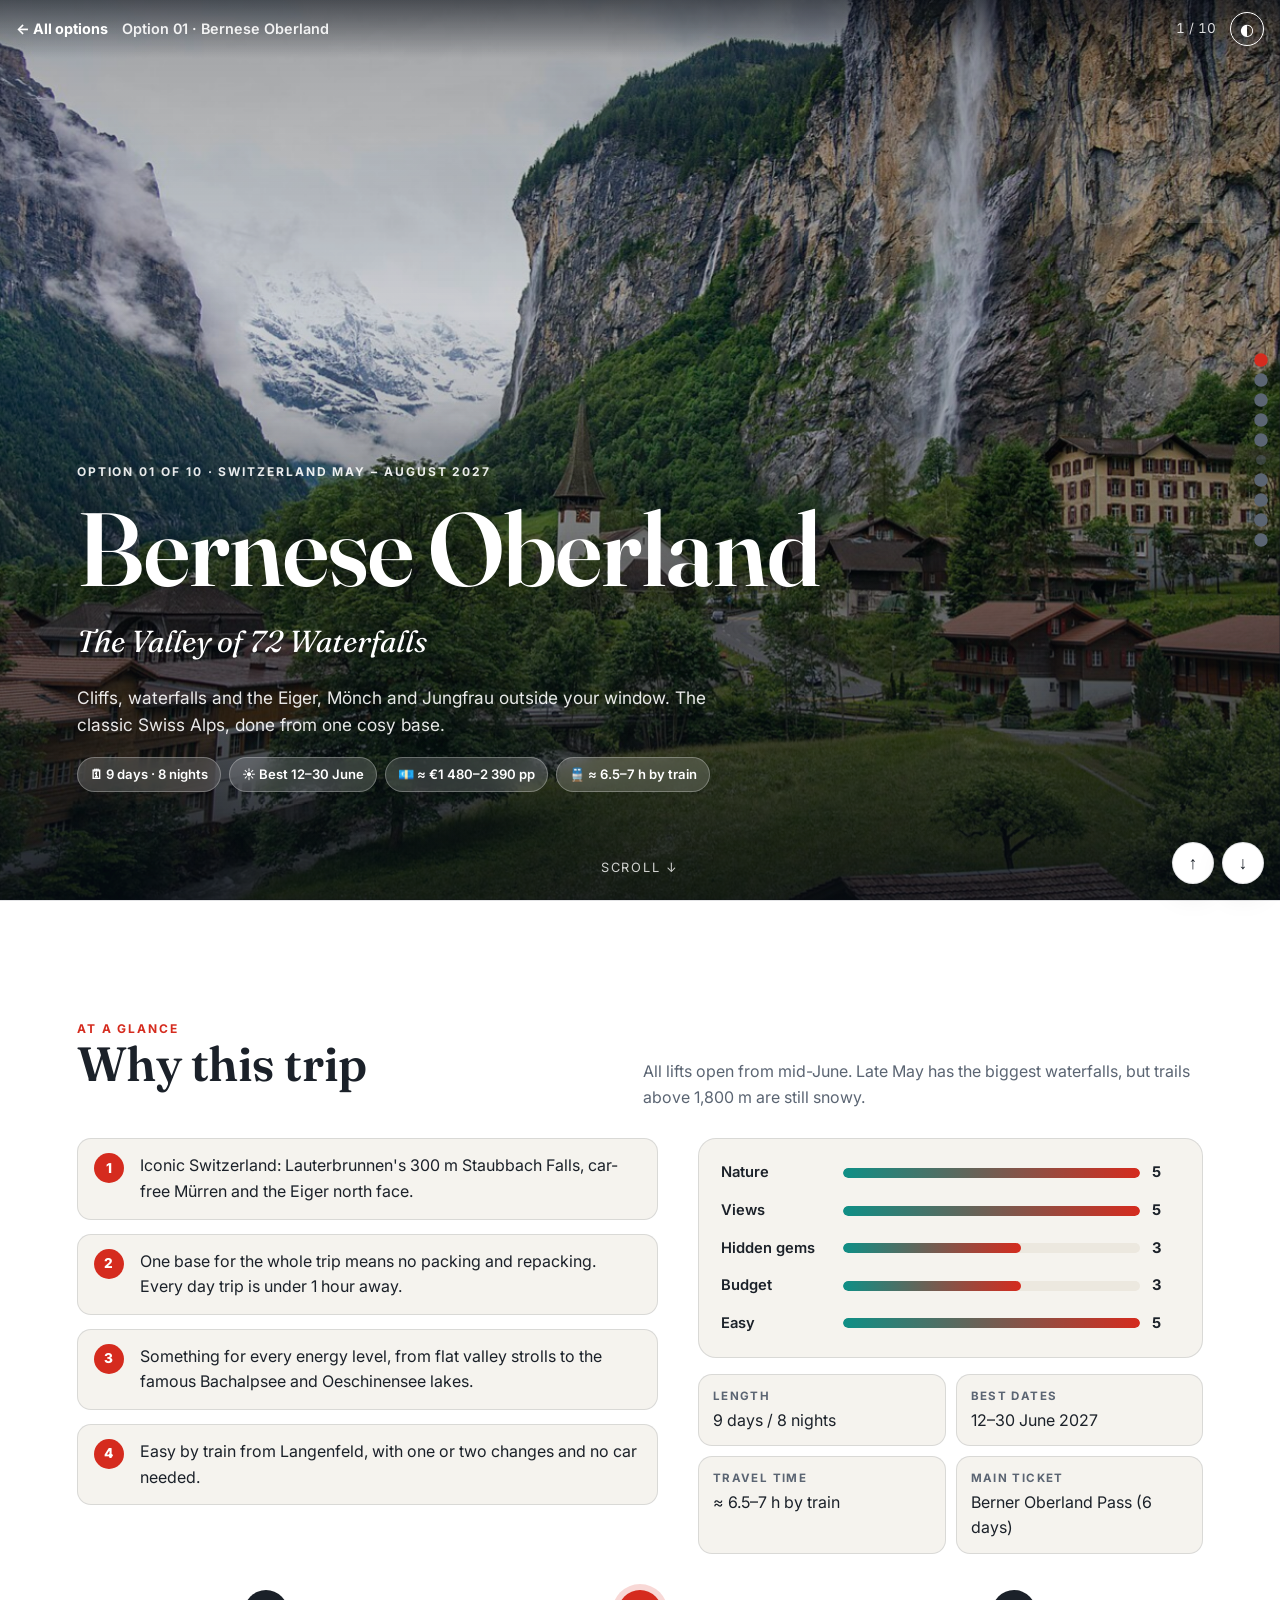
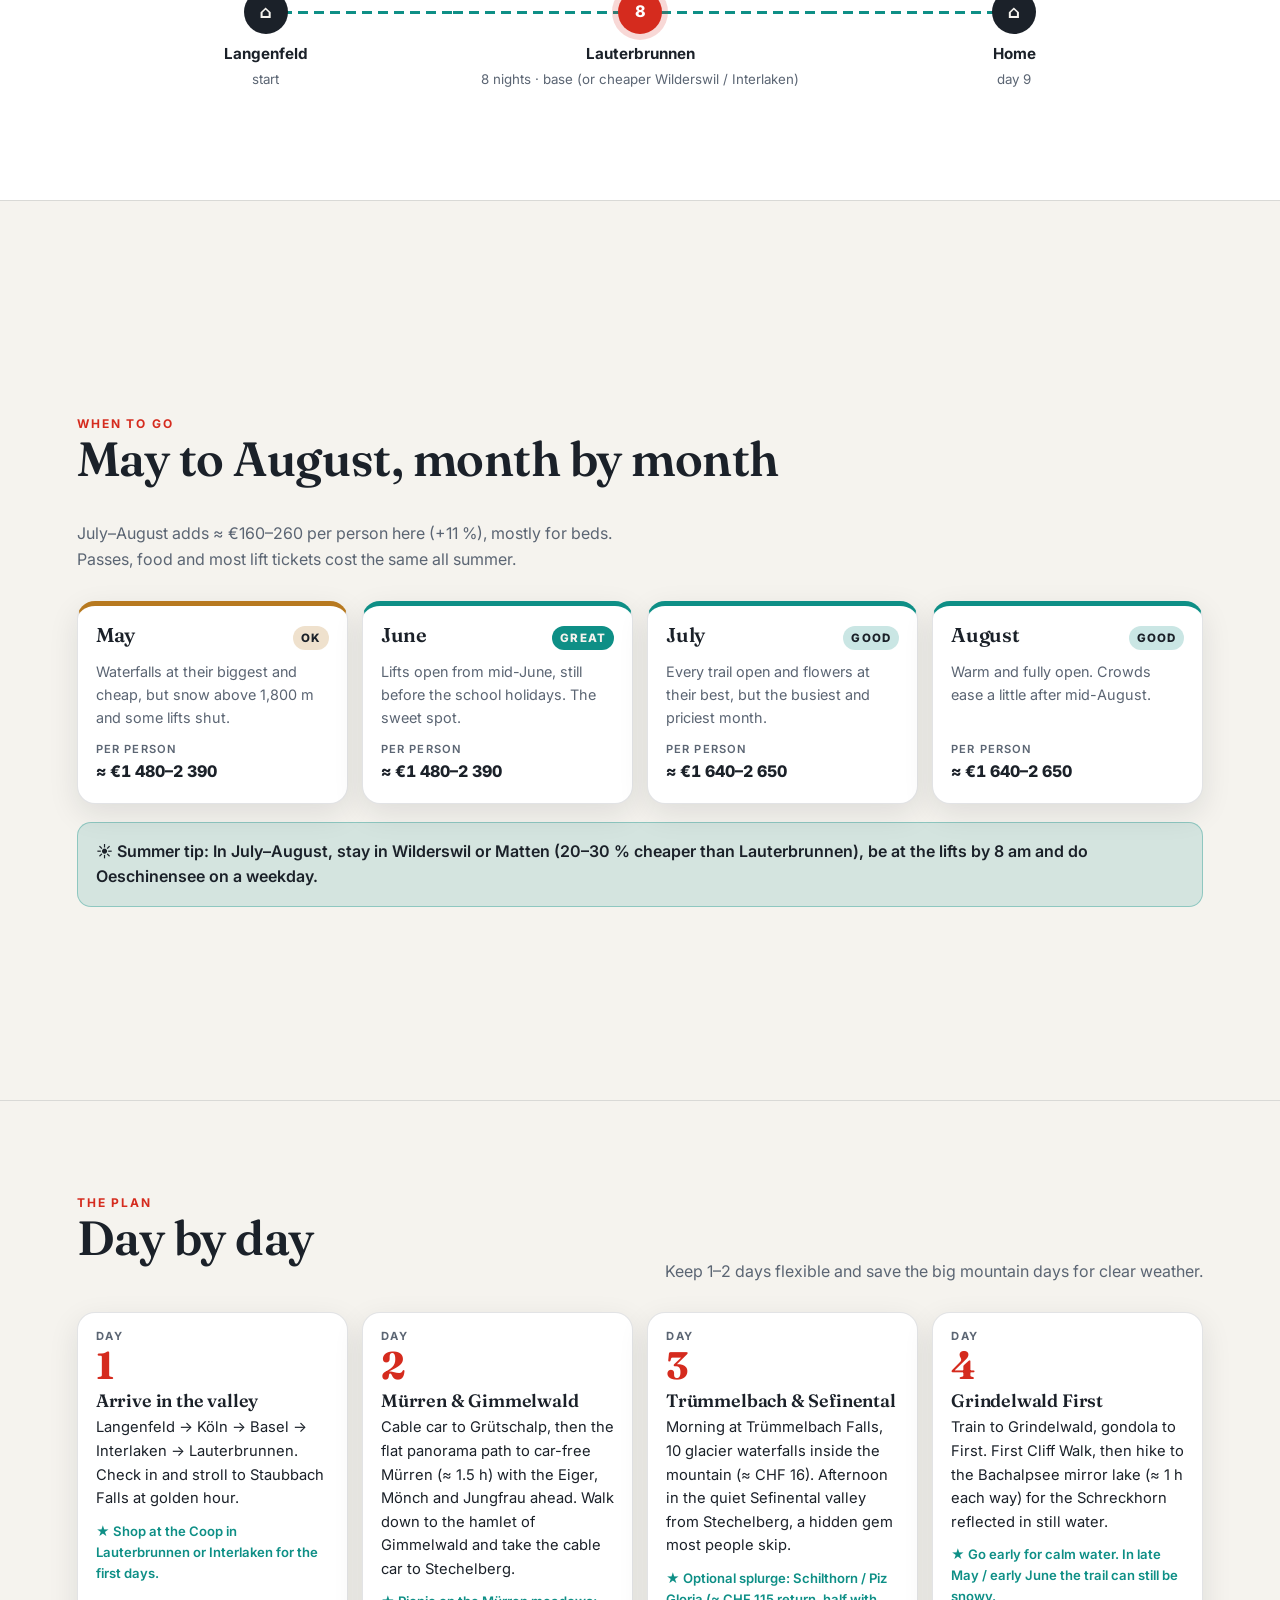
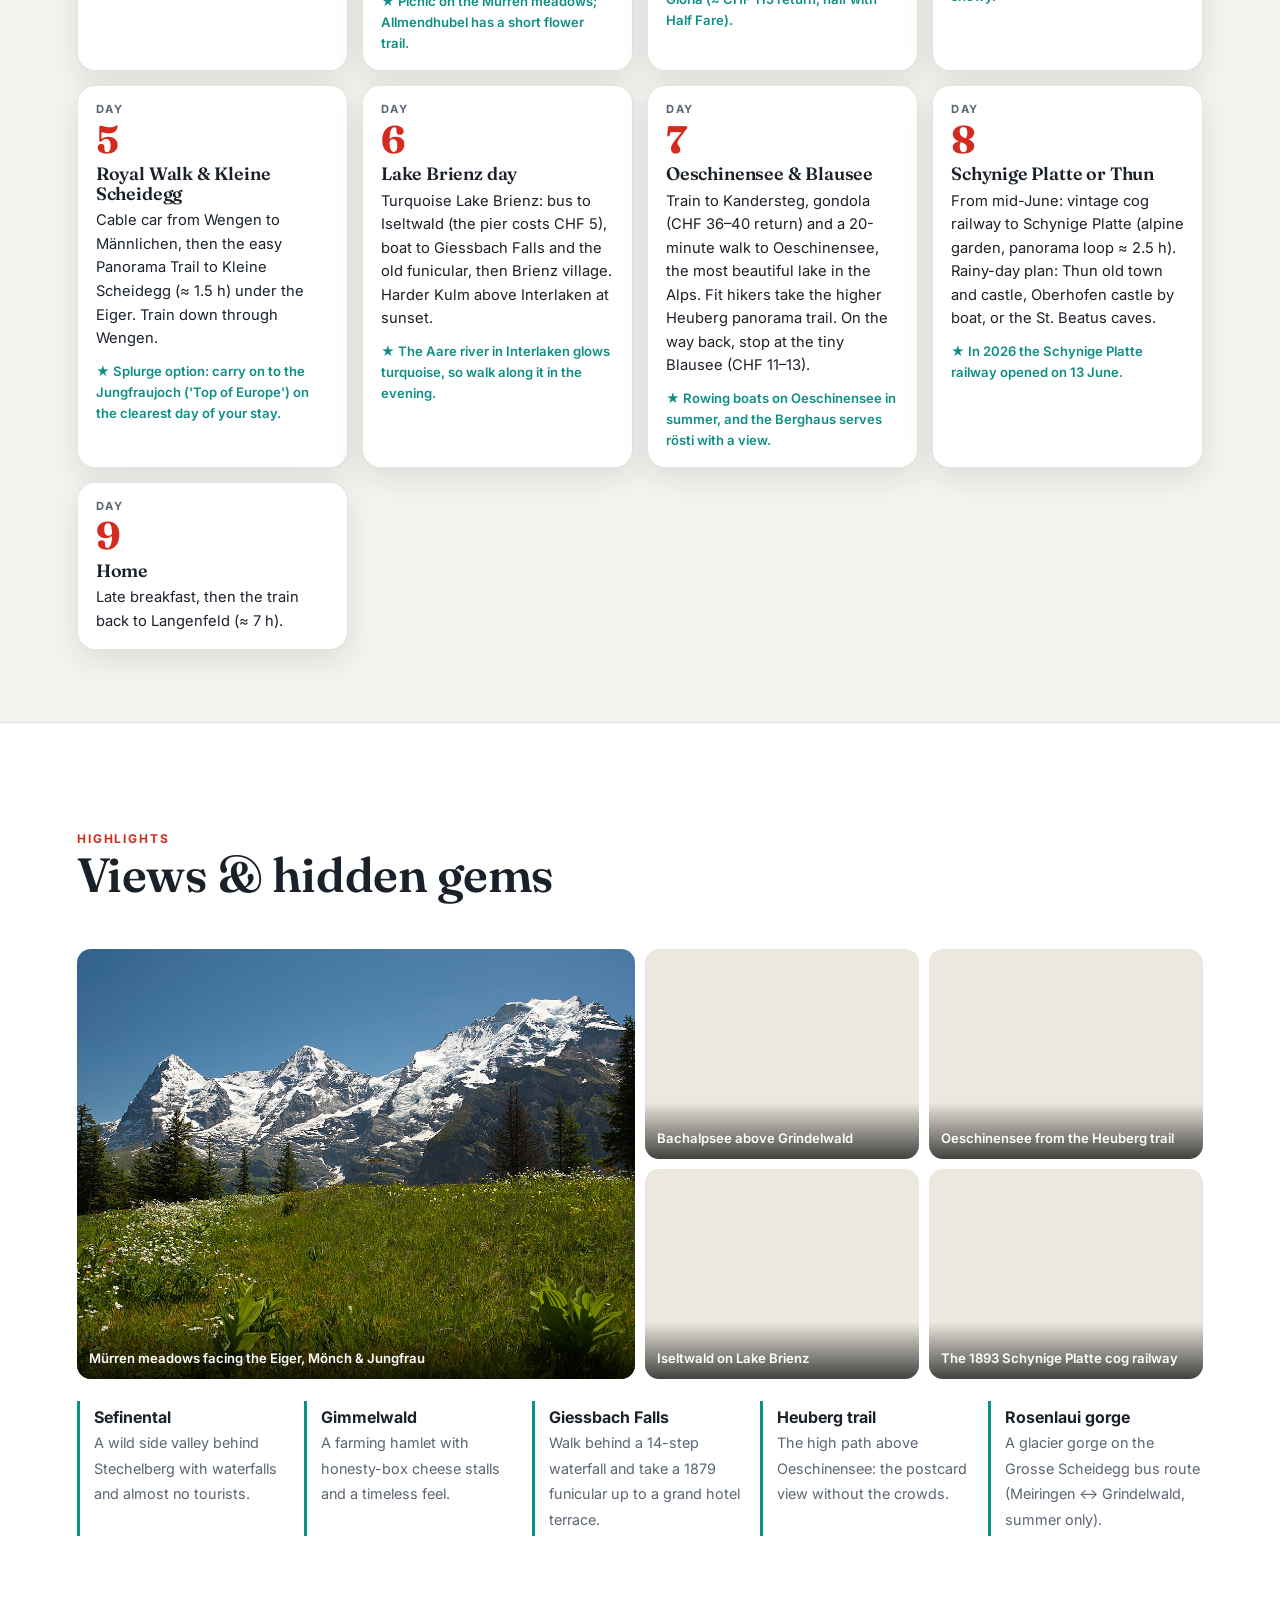
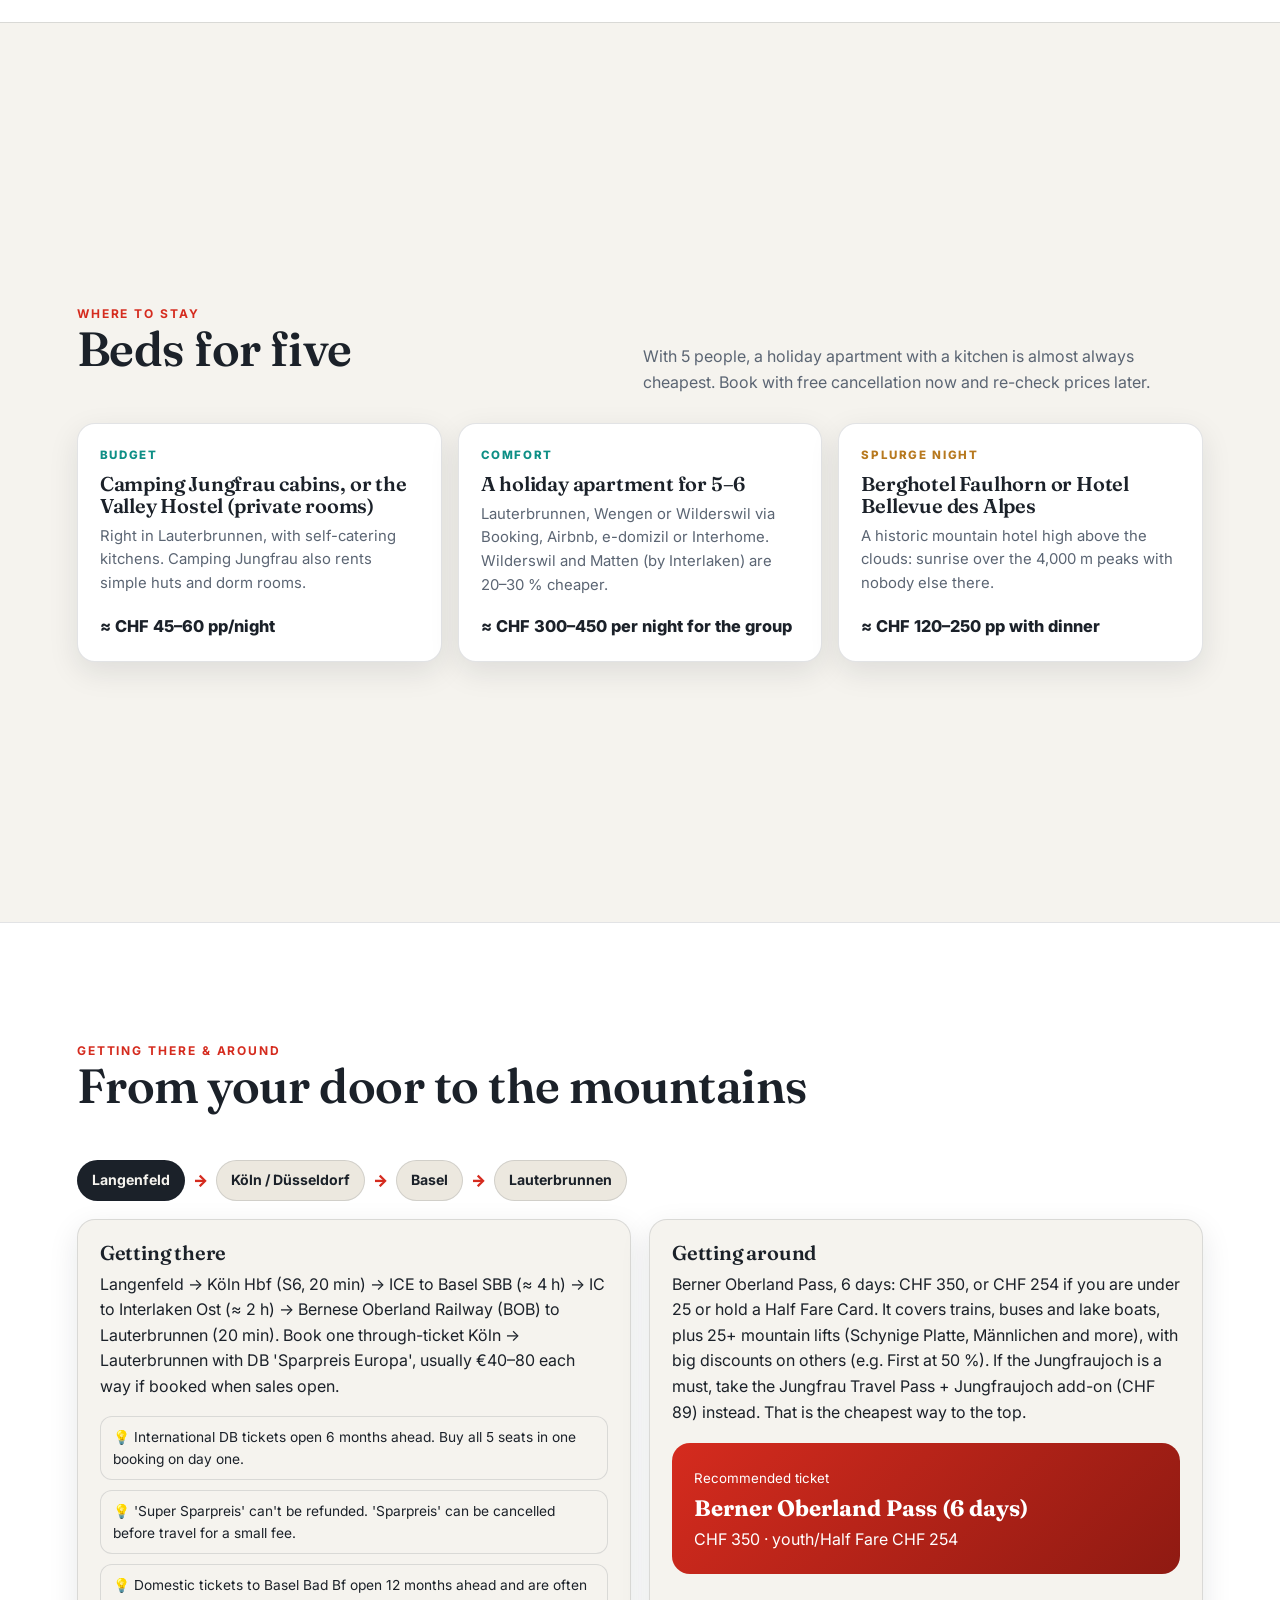
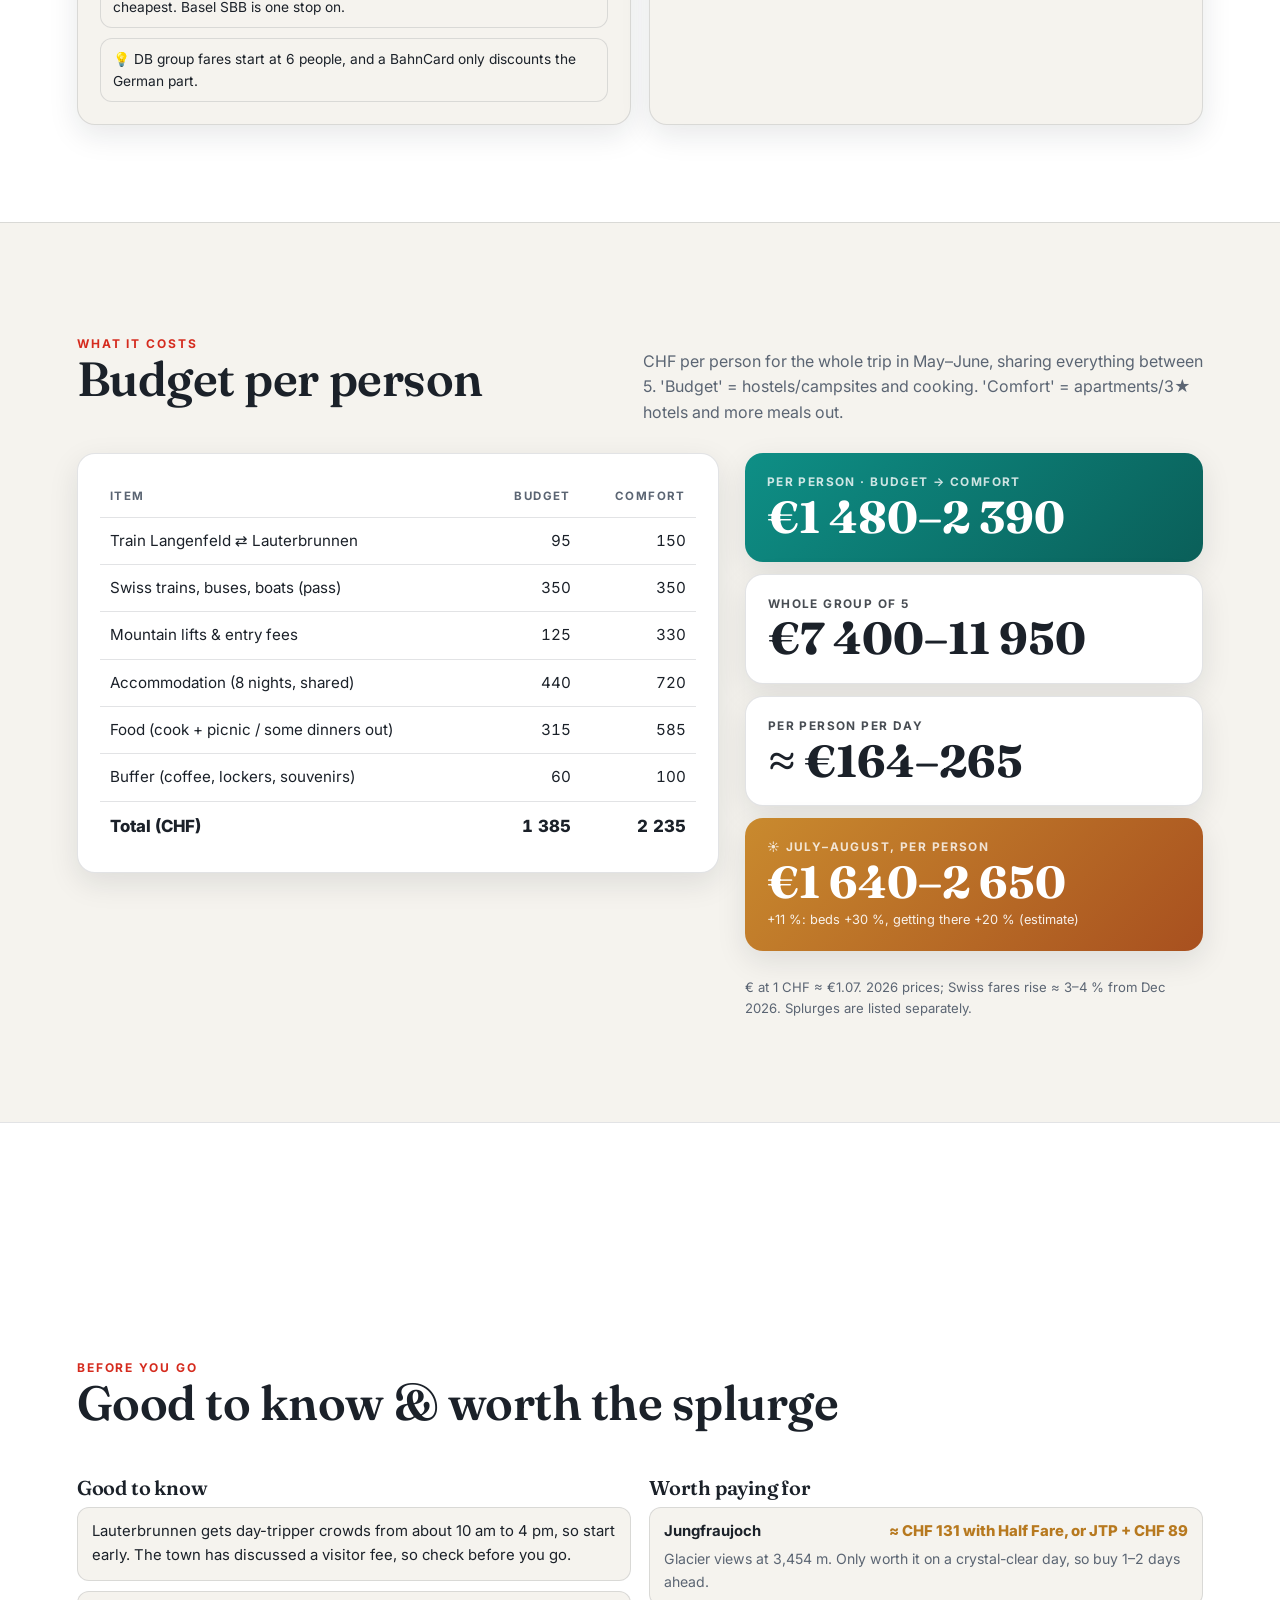
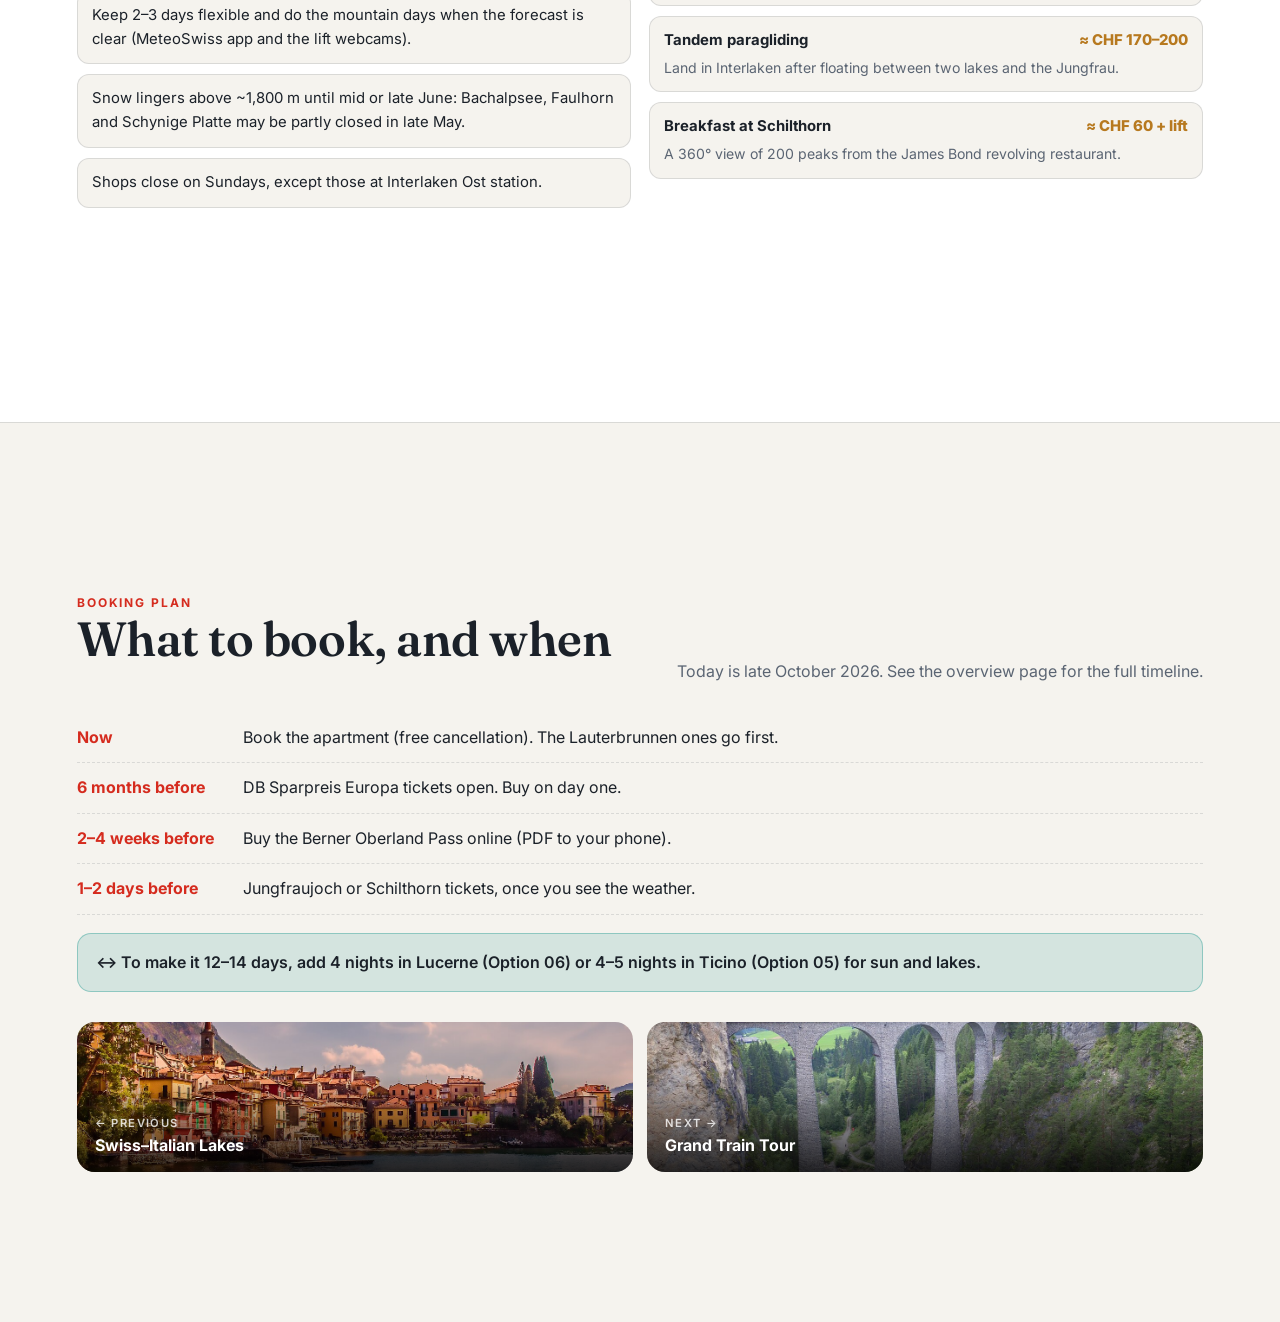
==== commit 857a4a65: "Extend the trip window to May–August 2027 Rate every option month by month, add estimated July–Augus" ====
--- a/options/01-bernese-oberland.html
+++ b/options/01-bernese-oberland.html
@@ -12,14 +12,14 @@
 
 <body>
 <div class="progress"></div>
-<header class="topbar"><a href="../index.html">← All options</a><span class="title">Option 01 · Bernese Oberland</span><span class="count">1 / 9</span><button class="icon-btn" data-theme-toggle aria-label="Toggle dark mode">◐</button></header>
+<header class="topbar"><a href="../index.html">← All options</a><span class="title">Option 01 · Bernese Oberland</span><span class="count">1 / 10</span><button class="icon-btn" data-theme-toggle aria-label="Toggle dark mode">◐</button></header>
 <nav class="dots" aria-label="Slides"></nav>
 <div class="keys"><button data-go="-1" aria-label="Previous slide">↑</button><button data-go="1" aria-label="Next slide">↓</button></div>
 <section class="slide cover" id="cover" data-title="Cover">
   <div class="photo"><img src="../assets/img/be-lauterbrunnen.jpg" alt="Bernese Oberland" class="kb" decoding="async"></div>
   <div class="big-num">01</div>
   <div class="inner on-photo">
-    <div class="eyebrow reveal" style="--i:0">Option 01 of 10 · Switzerland May – June 2027</div>
+    <div class="eyebrow reveal" style="--i:0">Option 01 of 10 · Switzerland May – August 2027</div>
     <h1 class="reveal" style="--i:1">Bernese Oberland</h1>
     <div class="sub reveal" style="--i:2">The Valley of 72 Waterfalls</div>
     <p class="tagline reveal" style="--i:3">Cliffs, waterfalls and the Eiger, Mönch and Jungfrau outside your window. The classic Swiss Alps, done from one cosy base.</p>
@@ -43,6 +43,13 @@
       </div>
     </div>
     <div class="route" aria-label="Route"><div class="stop reveal" style="--i:0"><div class="pin home">⌂</div><strong>Langenfeld</strong><small>start</small></div><div class="stop reveal" style="--i:1"><div class="pin">8</div><strong>Lauterbrunnen</strong><small>8 nights · base (or cheaper Wilderswil / Interlaken)</small></div><div class="stop reveal" style="--i:2"><div class="pin home">⌂</div><strong>Home</strong><small>day 9</small></div></div>
+  </div>
+</section>
+<section class="slide" id="months" data-title="Month by month">
+  <div class="inner">
+    <div class="slide-head"><div><div class="eyebrow">When to go</div><h2>May to August, month by month</h2></div><p class="muted">July–August adds ≈ €160–260 per person here (+11 %), mostly for beds. Passes, food and most lift tickets cost the same all summer.</p></div>
+    <div class="months"><article class="mo r1 reveal" style="--i:0"><div class="mo-top"><h3>May</h3><span class="rate">OK</span></div><p>Waterfalls at their biggest and cheap, but snow above 1,800 m and some lifts shut.</p><div class="mo-price"><small>per person</small>≈ €1 480–2 390</div></article><article class="mo r3 reveal" style="--i:1"><div class="mo-top"><h3>June</h3><span class="rate">Great</span></div><p>Lifts open from mid-June, still before the school holidays. The sweet spot.</p><div class="mo-price"><small>per person</small>≈ €1 480–2 390</div></article><article class="mo r2 reveal" style="--i:2"><div class="mo-top"><h3>July</h3><span class="rate">Good</span></div><p>Every trail open and flowers at their best, but the busiest and priciest month.</p><div class="mo-price"><small>per person</small>≈ €1 640–2 650</div></article><article class="mo r2 reveal" style="--i:3"><div class="mo-top"><h3>August</h3><span class="rate">Good</span></div><p>Warm and fully open. Crowds ease a little after mid-August.</p><div class="mo-price"><small>per person</small>≈ €1 640–2 650</div></article></div>
+    <div class="stretch reveal" style="--i:4">☀️ Summer tip: In July–August, stay in Wilderswil or Matten (20–30 % cheaper than Lauterbrunnen), be at the lifts by 8 am and do Oeschinensee on a weekday.</div>
   </div>
 </section>
 <section class="slide" id="itinerary" data-title="Day by day">
@@ -78,7 +85,7 @@
 </section>
 <section class="slide" id="costs" data-title="Costs">
   <div class="inner">
-    <div class="slide-head"><div><div class="eyebrow">What it costs</div><h2>Budget per person</h2></div><p class="muted">CHF per person for the whole trip, sharing everything between 5. 'Budget' = hostels/campsites and cooking. 'Comfort' = apartments/3★ hotels and more meals out.</p></div>
+    <div class="slide-head"><div><div class="eyebrow">What it costs</div><h2>Budget per person</h2></div><p class="muted">CHF per person for the whole trip in May–June, sharing everything between 5. 'Budget' = hostels/campsites and cooking. 'Comfort' = apartments/3★ hotels and more meals out.</p></div>
     <div class="cost-grid">
       <div class="panel reveal"><table class="costs">
         <thead><tr><th>Item</th><th class="num">Budget</th><th class="num">Comfort</th></tr></thead>
@@ -88,6 +95,7 @@
         <div class="total-card hl reveal" style="--i:1"><small>Per person · budget → comfort</small><div class="amount">€<span data-count="1480">1 480</span>–<span data-count="2390">2 390</span></div></div>
         <div class="total-card reveal" style="--i:2"><small>Whole group of 5</small><div class="amount">€<span data-count="7400">7 400</span>–<span data-count="11950">11 950</span></div></div>
         <div class="total-card reveal" style="--i:3"><small>Per person per day</small><div class="amount">≈ €164–265</div></div>
+        <div class="total-card summer reveal" style="--i:4"><small>☀️ July–August, per person</small><div class="amount">€<span data-count="1640">1 640</span>–<span data-count="2650">2 650</span></div><span class="d">+11 %: beds +30 %, getting there +20 % (estimate)</span></div>
         <p class="note">€ at 1 CHF ≈ €1.07. 2026 prices; Swiss fares rise ≈ 3–4 % from Dec 2026. Splurges are listed separately.</p>
       </div>
     </div>
--- a/assets/style.css
+++ b/assets/style.css
@@ -251,8 +251,8 @@
 .card.hidden { display: none; }
 
 .table-wrap { overflow-x: auto; border: 1px solid var(--line); border-radius: var(--radius); background: var(--surface); }
-table.compare { width: 100%; border-collapse: collapse; font-size: .9rem; min-width: 1120px; }
-table.compare td:nth-child(4), table.compare td:nth-child(7) { white-space: nowrap; }
+table.compare { width: 100%; border-collapse: collapse; font-size: .9rem; min-width: 1360px; }
+table.compare td:nth-child(4), table.compare td:nth-child(5), table.compare td:nth-child(8), table.compare td:nth-child(9) { white-space: nowrap; }
 table.compare td:nth-child(2) { min-width: 210px; }
 table.compare th, table.compare td { padding: 12px 14px; border-bottom: 1px solid var(--line); text-align: left; vertical-align: top; }
 table.compare th { font-size: .72rem; letter-spacing: .1em; text-transform: uppercase; color: var(--muted); background: var(--surface-2); position: sticky; top: 0; }
@@ -260,7 +260,7 @@
 table.compare td a:hover { color: var(--accent); }
 .stars { color: var(--gold); letter-spacing: 1px; white-space: nowrap; }
 
-.picks { display: grid; grid-template-columns: repeat(3, 1fr); gap: 16px; }
+.picks { display: grid; grid-template-columns: repeat(4, 1fr); gap: 16px; }
 .pick { position: relative; border-radius: var(--radius); overflow: hidden; min-height: 330px; color: #fff; text-decoration: none; display: flex; align-items: flex-end; }
 .pick img { position: absolute; inset: 0; width: 100%; height: 100%; object-fit: cover; transition: transform 1.2s; }
 .pick:hover img { transform: scale(1.06); }
@@ -268,7 +268,7 @@
 .pick .t b { font-size: .72rem; letter-spacing: .14em; text-transform: uppercase; color: #ffd0cc; }
 .pick .t h3 { font-size: 1.6rem; margin: 4px 0 6px; }
 .pick .t p { font-size: .9rem; margin: 0; opacity: .92; }
-.combos { display: grid; grid-template-columns: repeat(3, 1fr); gap: 16px; margin-top: 18px; }
+.combos { display: grid; grid-template-columns: repeat(2, 1fr); gap: 16px; margin-top: 18px; }
 .combo { background: var(--surface); border: 1px solid var(--line); border-radius: var(--radius); padding: 22px; box-shadow: var(--shadow); }
 .section.alt .combo { background: var(--bg); }
 .combo .bar-plan { display: flex; height: 34px; border-radius: 10px; overflow: hidden; margin: 14px 0 6px; }
@@ -282,16 +282,47 @@
 .season { border-radius: var(--radius); padding: 22px; border: 1px solid var(--line); background: var(--surface); }
 .season h3 { display: flex; justify-content: space-between; gap: 10px; flex-wrap: wrap; }
 .season h3 .chip { font-family: var(--body); }
-.track { position: relative; height: 14px; border-radius: 99px; background: linear-gradient(90deg, #8fd3c7, #2bb3a3 50%, #0e8f86); margin: 40px 0 12px; }
+.track { position: relative; height: 14px; border-radius: 99px; background: linear-gradient(90deg, #8fd3c7, #2bb3a3 30%, #e3b04b 62%, #e0703a 88%); margin: 40px 0 12px; }
 .track .mk { position: absolute; top: 50%; width: 16px; height: 16px; margin: -8px 0 0 -8px; border-radius: 50%; border: 3px solid var(--bg); }
 .track .mk.holiday { background: var(--accent); }
 .track .mk.open { background: var(--ink); }
+.track .mk.event { background: var(--gold); }
+.bands { display: grid; gap: 4px; margin: 4px 0 10px; }
+.band { position: relative; height: 30px; }
+.band small { position: absolute; top: 0; font-size: .72rem; font-weight: 700; color: var(--muted); white-space: nowrap; }
+.band span { position: absolute; bottom: 2px; height: 8px; border-radius: 99px; background: var(--accent); }
+.band:nth-child(2) span { background: var(--gold); }
+.band:nth-child(3) span { background: var(--muted); }
+.proscons { display: grid; grid-template-columns: 1fr 1fr; gap: 16px; margin: 16px 0 6px; }
+.proscons .list li { font-size: .9rem; }
 .track .m { position: absolute; top: -28px; font-size: .75rem; font-weight: 800; letter-spacing: .1em; text-transform: uppercase; color: var(--muted); }
 .datelist { columns: 2; column-gap: 26px; list-style: none; padding: 0; margin: 0; }
 .datelist li { break-inside: avoid; display: grid; grid-template-columns: 14px 92px 1fr; gap: 8px; align-items: baseline; padding: 6px 0; border-bottom: 1px dashed var(--line); font-size: .9rem; }
 .datelist .dot { width: 10px; height: 10px; border-radius: 50%; }
 .datelist .dot.holiday { background: var(--accent); }
 .datelist .dot.open { background: var(--ink); }
+.datelist .dot.event { background: var(--gold); }
+
+/* month ratings: r3 great, r2 good, r1 ok, r0 not ideal */
+.r3, .r2 { --r: var(--glacier); }
+.r1 { --r: var(--gold); }
+.r0 { --r: var(--accent); }
+.mstrip { display: inline-flex; gap: 4px; }
+.mstrip span { padding: 2px 7px; border-radius: 6px; font-size: .7rem; font-weight: 800; color: var(--ink); background: color-mix(in srgb, var(--r) 24%, transparent); border: 1px solid color-mix(in srgb, var(--r) 70%, transparent); }
+.mstrip span.r3, .mo.r3 .rate { background: var(--r); color: var(--bg); border-color: var(--r); }
+.mrow { display: flex; align-items: center; gap: 8px; flex-wrap: wrap; }
+.mrow small { font-size: .7rem; font-weight: 700; letter-spacing: .08em; text-transform: uppercase; color: var(--muted); }
+.months { display: grid; grid-template-columns: repeat(4, 1fr); gap: 14px; }
+.mo { display: flex; flex-direction: column; background: var(--surface); border: 1px solid var(--line); border-top: 5px solid var(--r); border-radius: var(--radius); padding: 18px; box-shadow: var(--shadow); }
+.slide.alt .mo { background: var(--bg); }
+.mo-top { display: flex; justify-content: space-between; align-items: baseline; gap: 8px; }
+.mo-top h3 { margin: 0; }
+.mo .rate { font-size: .72rem; font-weight: 800; letter-spacing: .1em; text-transform: uppercase; padding: 3px 8px; border-radius: 99px; background: color-mix(in srgb, var(--r) 22%, transparent); }
+.mo p { font-size: .9rem; color: var(--muted); margin: 10px 0 12px; flex: 1; }
+.mo-price { font-weight: 800; font-variant-numeric: tabular-nums; }
+.mo-price small { display: block; font-size: .7rem; font-weight: 600; text-transform: uppercase; letter-spacing: .1em; color: var(--muted); }
+.total-card.summer { background: linear-gradient(135deg, #c98a2e, #a8501f); color: #fff; border: 0; }
+.total-card .d { display: block; font-size: .8rem; opacity: .9; margin-top: 4px; }
 
 .tcards { display: grid; grid-template-columns: repeat(2, 1fr); gap: 16px; }
 .tcard { background: var(--surface); border: 1px solid var(--line); border-radius: var(--radius); padding: 22px; box-shadow: var(--shadow); }
@@ -321,8 +352,11 @@
 footer.foot { padding: 40px max(16px, 6vw); text-align: center; color: var(--muted); font-size: .85rem; border-top: 1px solid var(--line); }
 
 /* ---------- responsive ---------- */
+@media (max-width: 1200px) {
+  .picks, .months { grid-template-columns: repeat(2, 1fr); }
+}
 @media (max-width: 900px) {
-  .glance, .cost-grid, .two, .split3, .tiers, .picks, .combos, .when-grid, .tcards, .grid3 { grid-template-columns: 1fr; }
+  .glance, .cost-grid, .two, .split3, .tiers, .picks, .combos, .when-grid, .proscons, .tcards, .grid3 { grid-template-columns: 1fr; }
   .gallery { grid-template-columns: repeat(2, 1fr); grid-auto-rows: 160px; }
   .dots { display: none; }
   .datelist, .sources, details.credits ul { columns: 1; }
@@ -332,7 +366,8 @@
 @media (max-width: 560px) {
   .slide { padding: 84px 16px 70px; }
   .section { padding: 64px 16px; }
-  .facts { grid-template-columns: 1fr; }
+  .facts, .months { grid-template-columns: 1fr; }
+  .band small { font-size: .66rem; }
   .score { grid-template-columns: 90px 1fr 22px; }
   .endnav { grid-template-columns: 1fr; }
   .keys { display: none; }
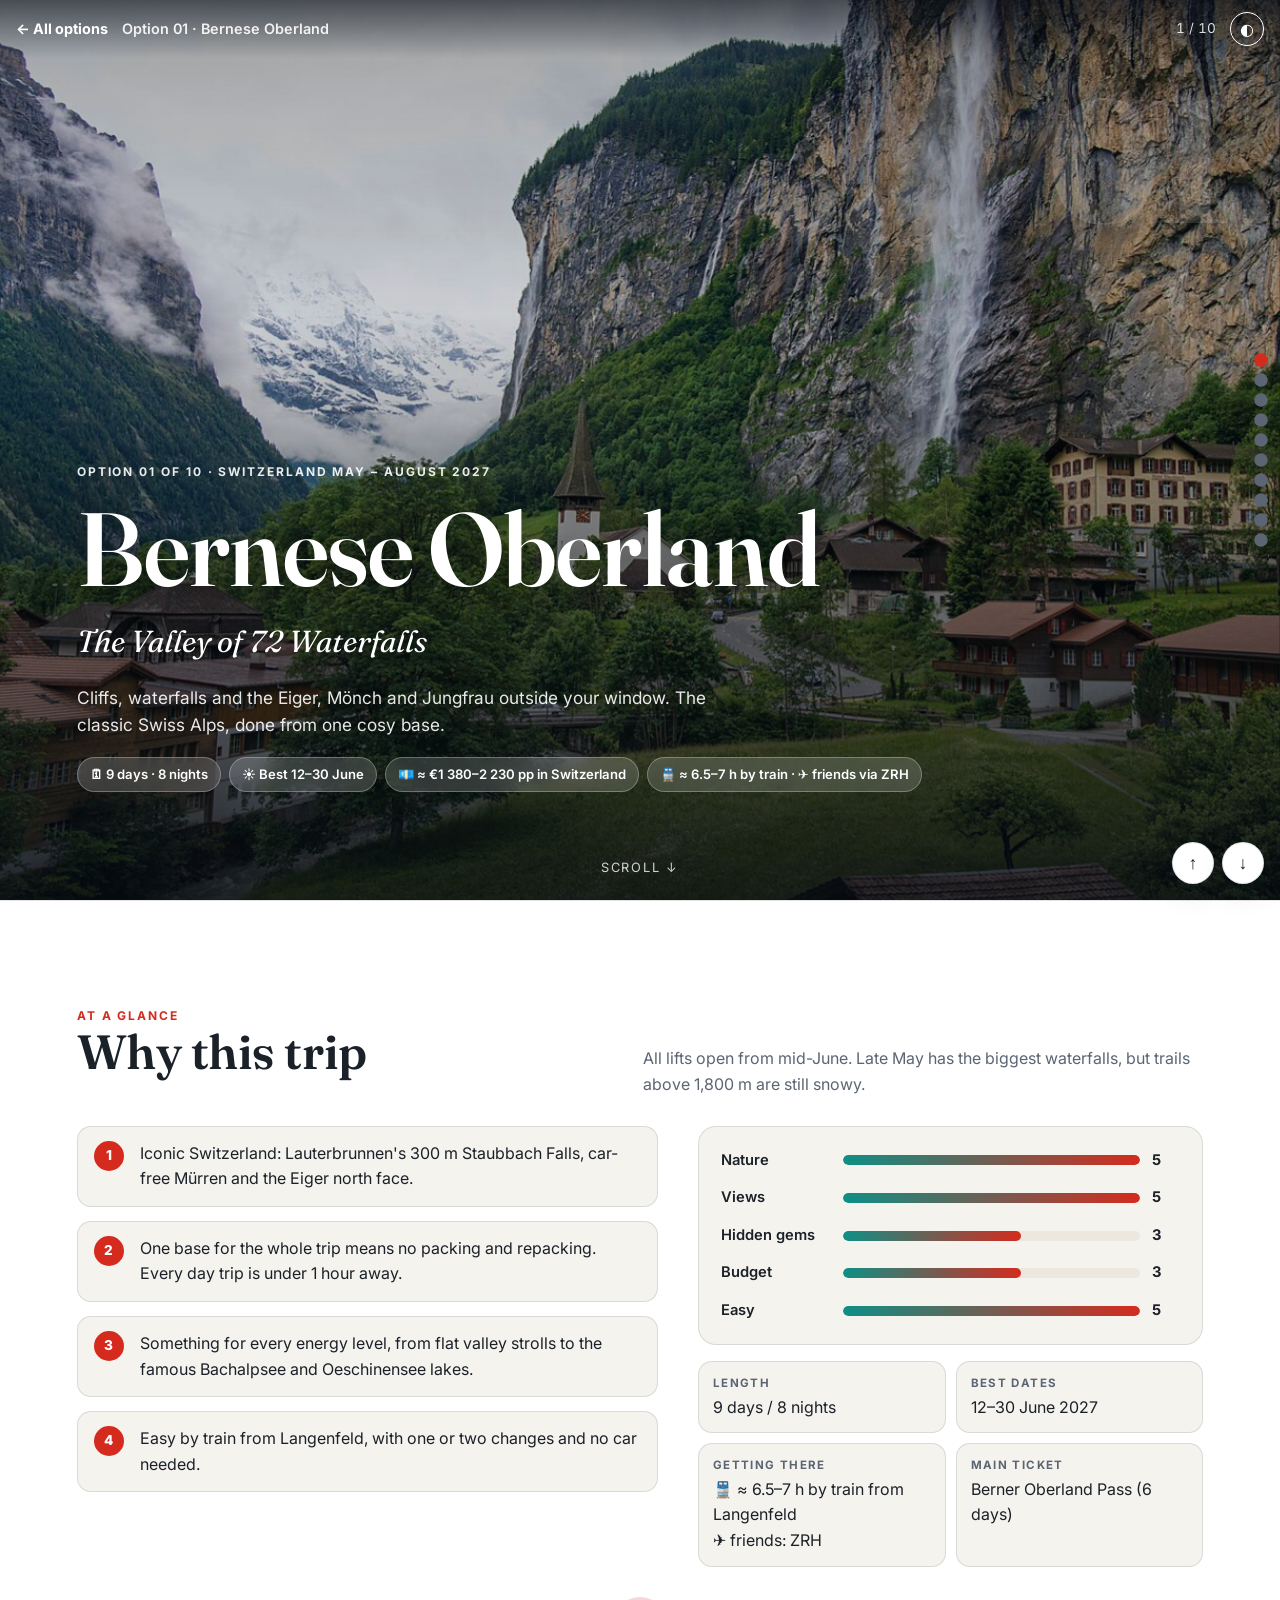
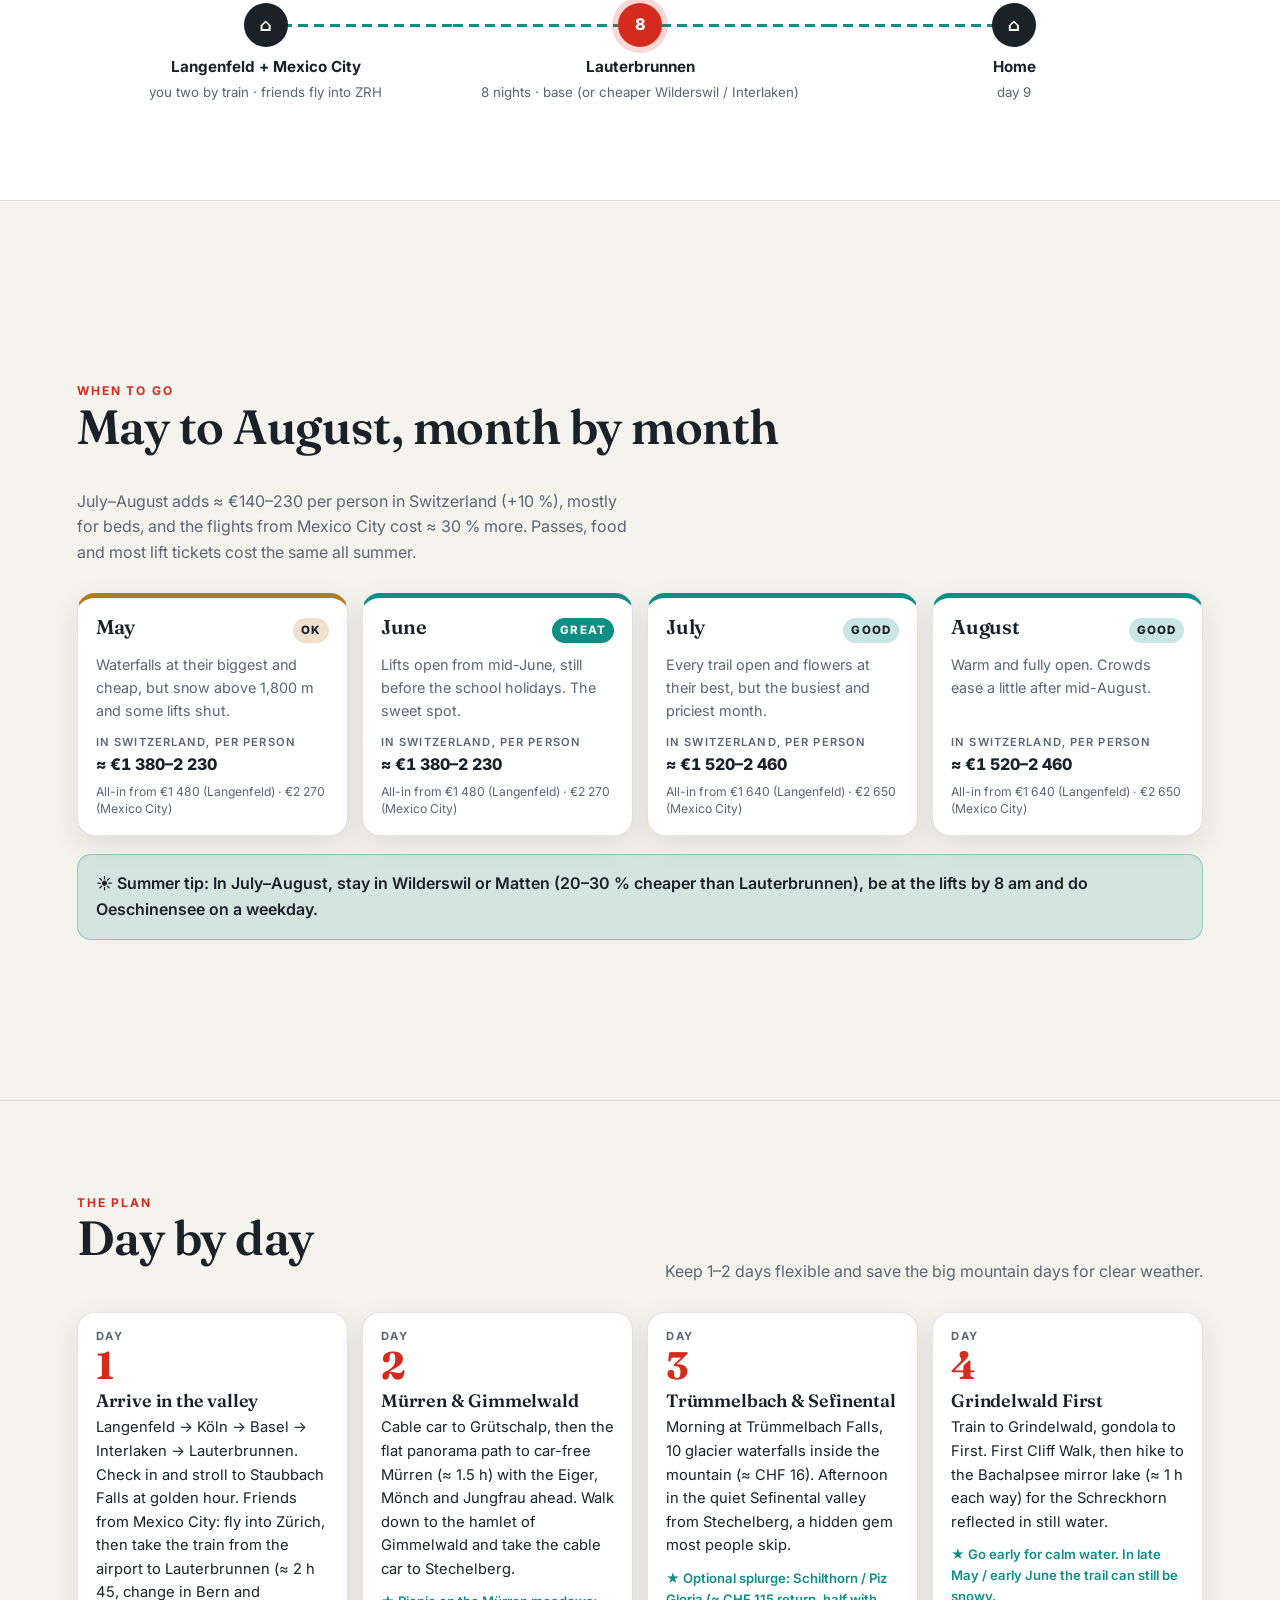
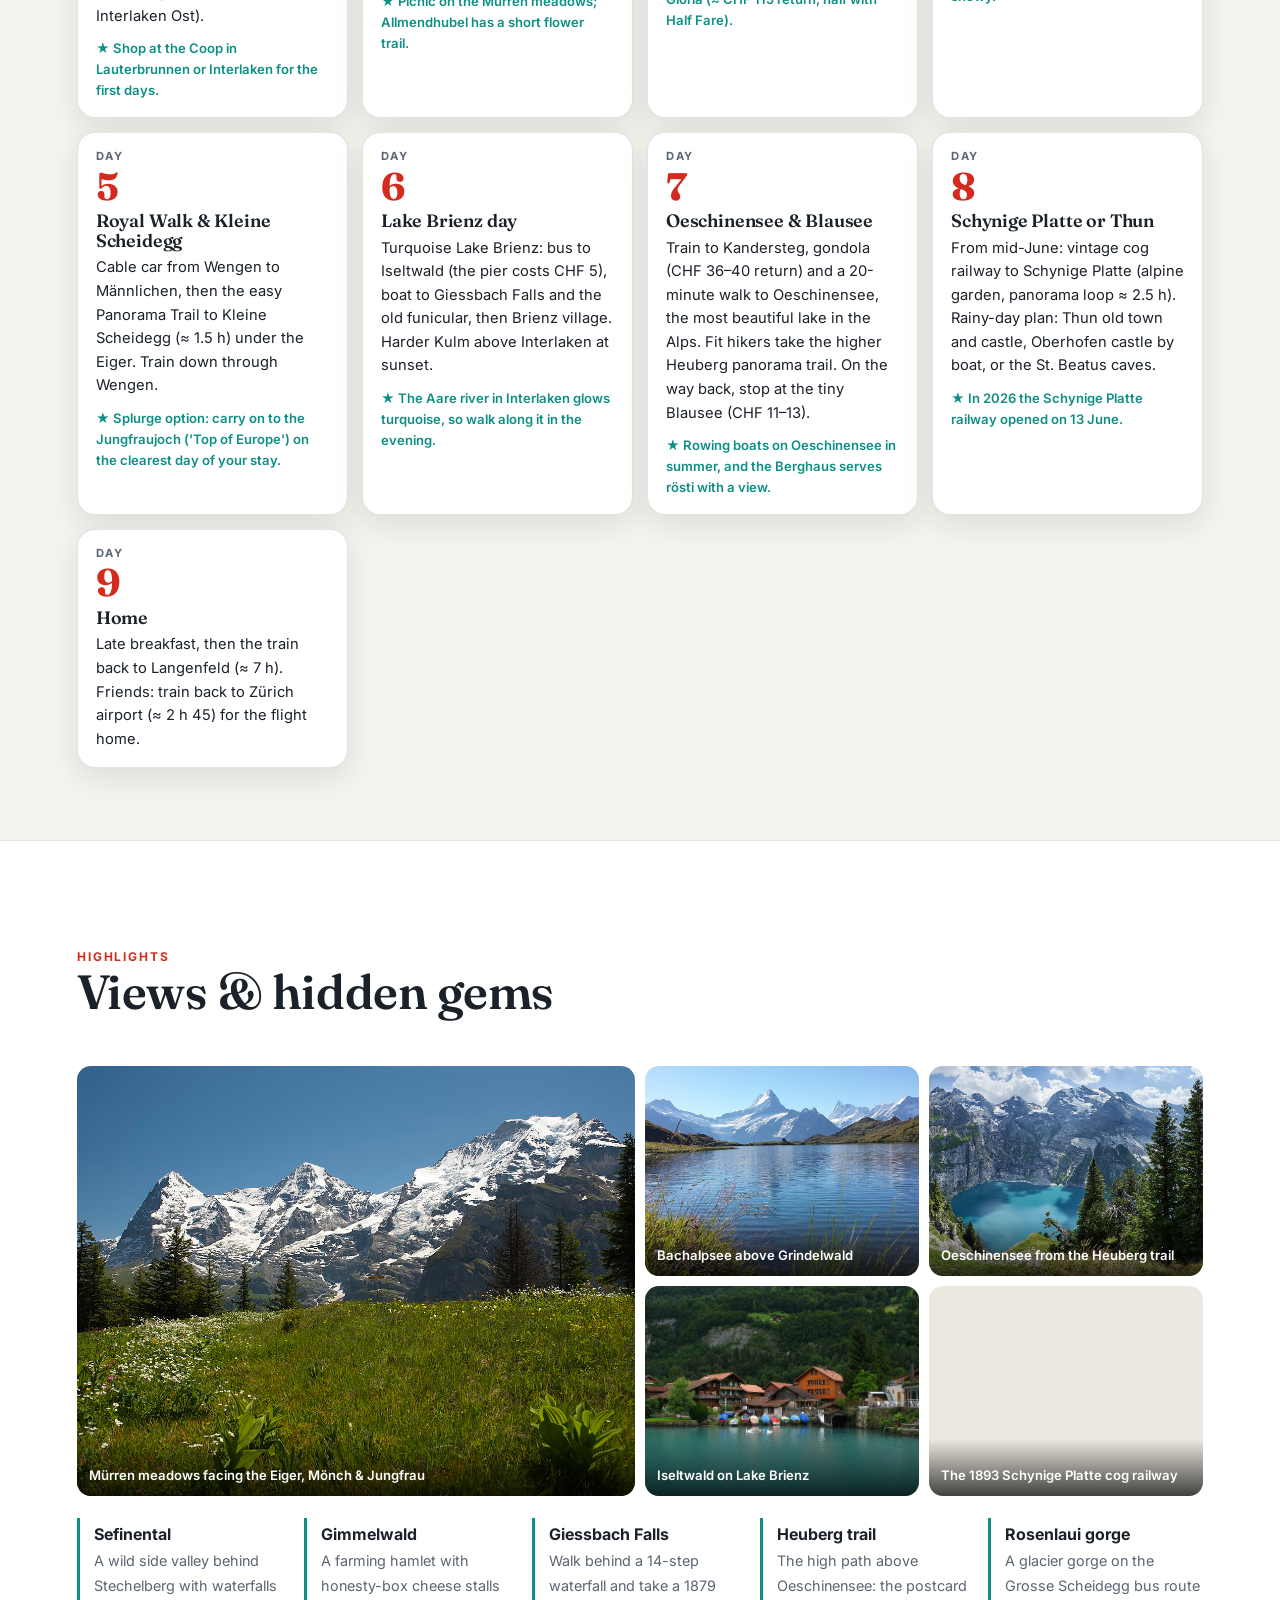
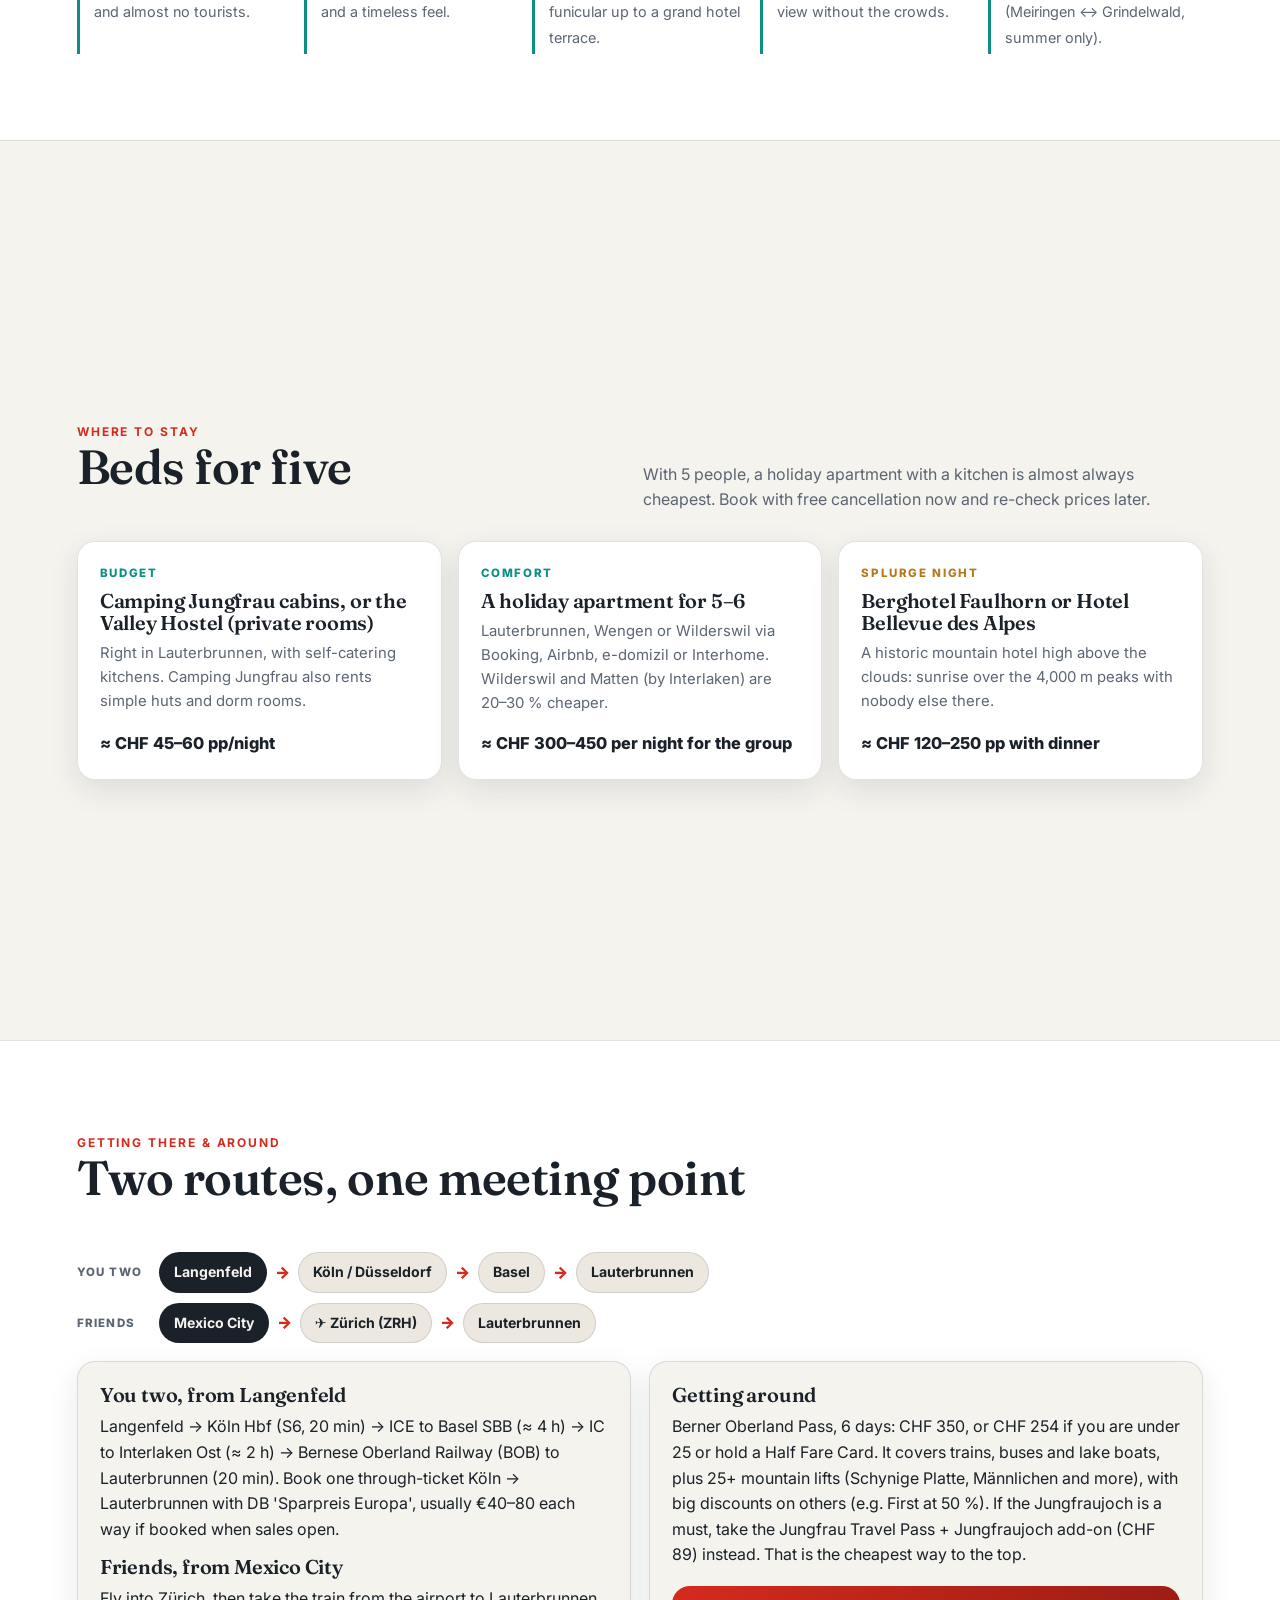
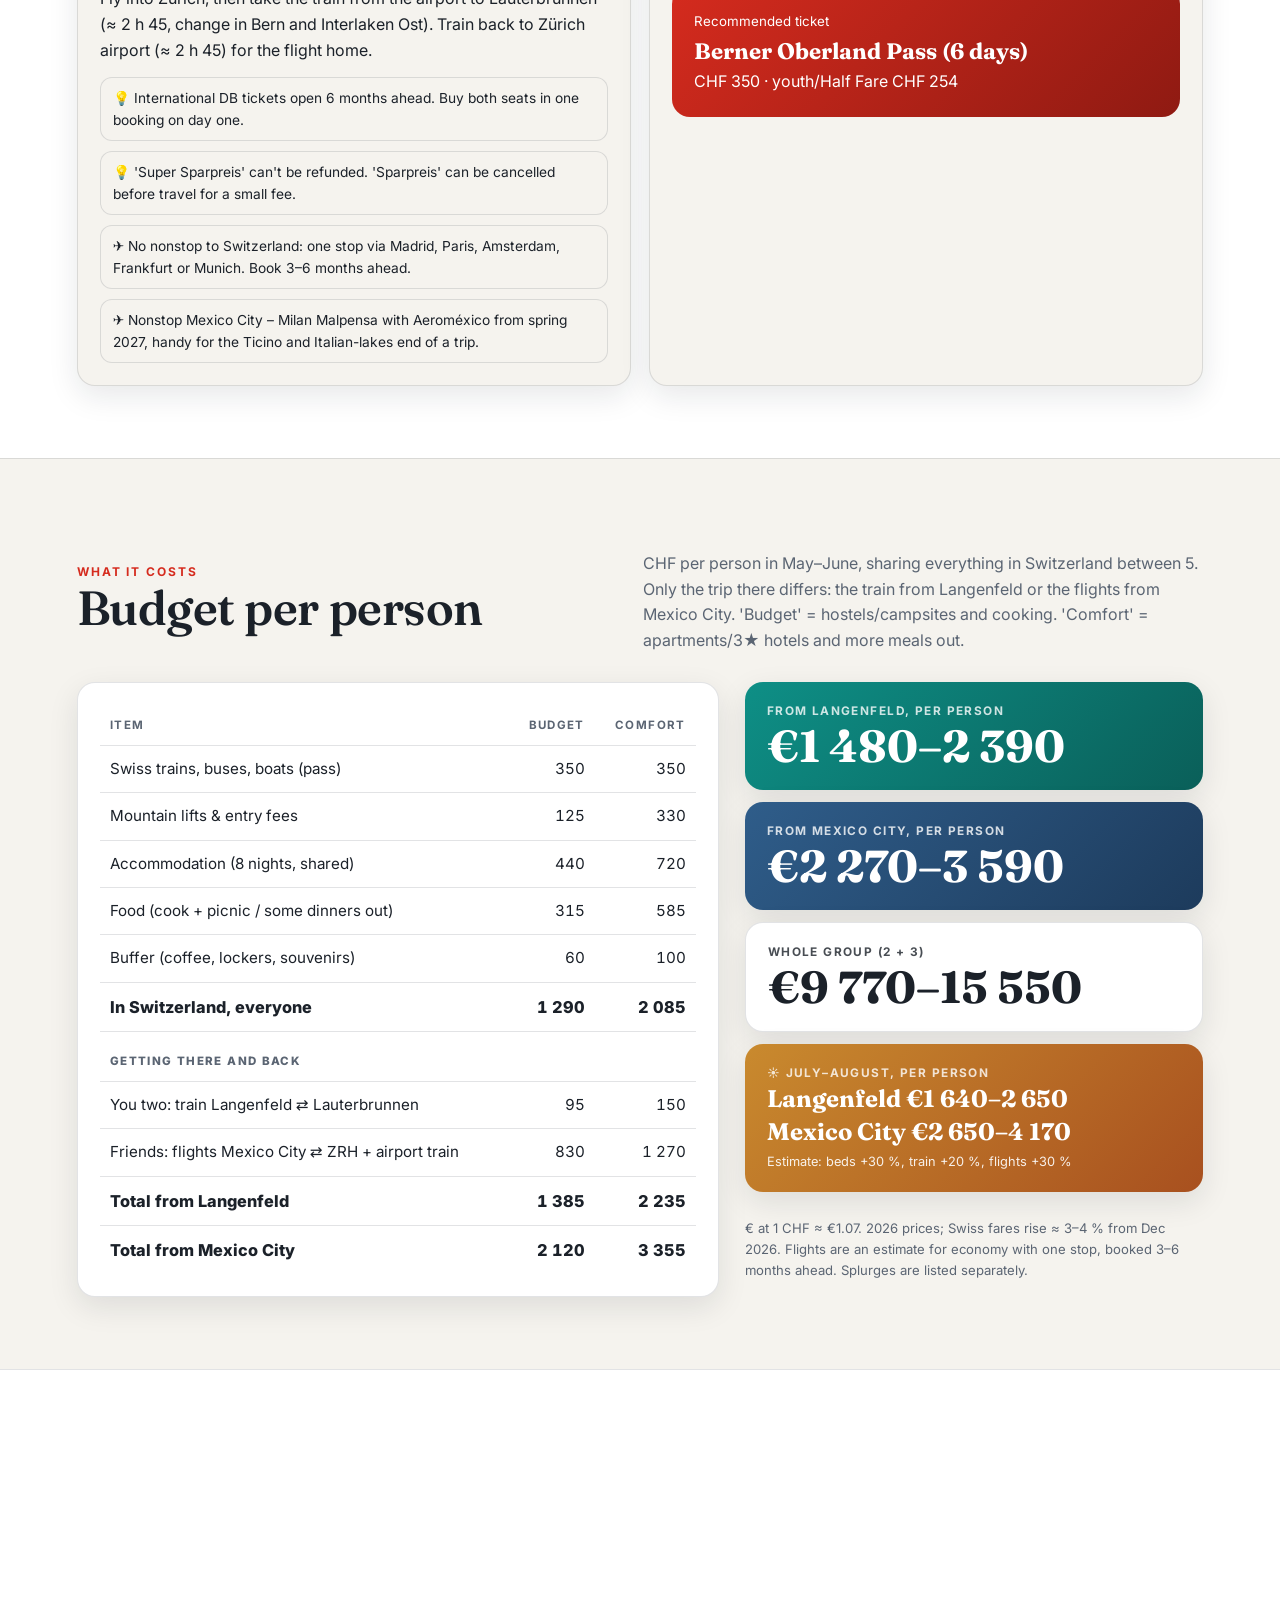
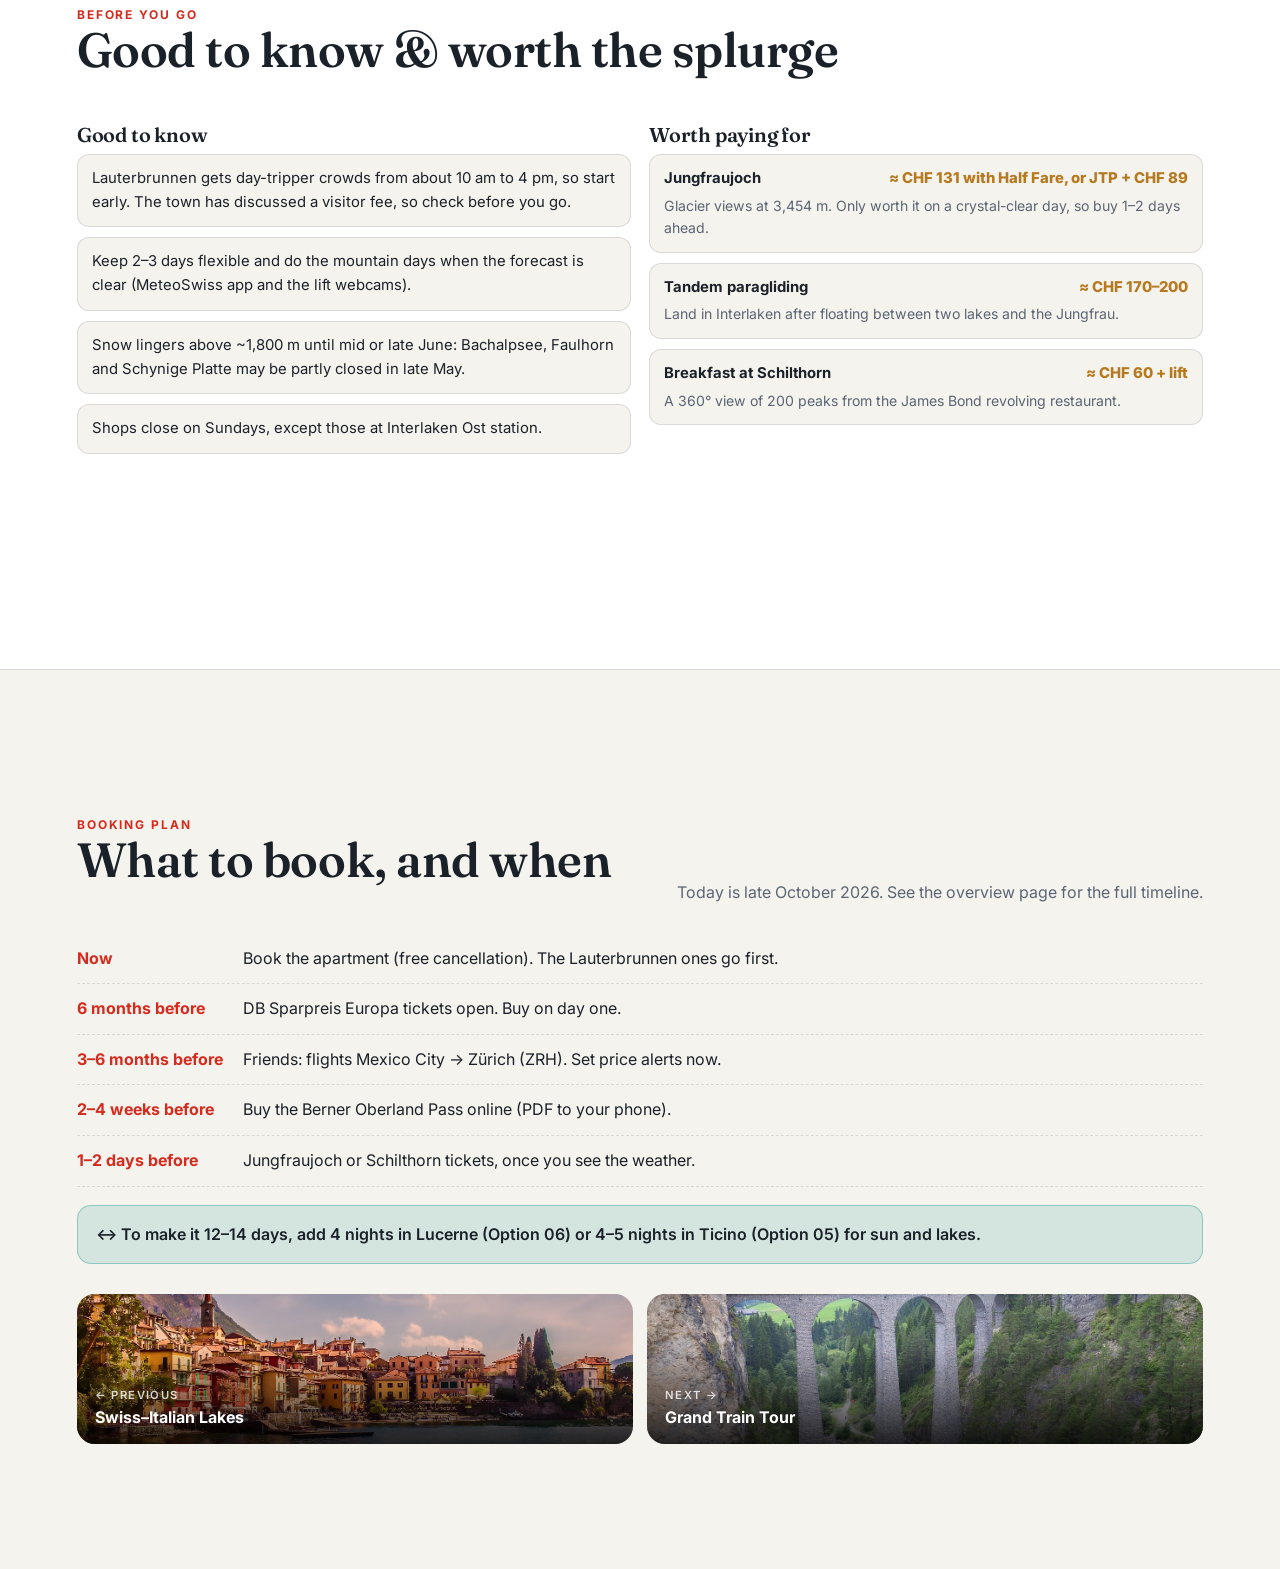
==== commit 98cc44b5: "update" ====
--- a/options/01-bernese-oberland.html
+++ b/options/01-bernese-oberland.html
@@ -23,7 +23,7 @@
     <h1 class="reveal" style="--i:1">Bernese Oberland</h1>
     <div class="sub reveal" style="--i:2">The Valley of 72 Waterfalls</div>
     <p class="tagline reveal" style="--i:3">Cliffs, waterfalls and the Eiger, Mönch and Jungfrau outside your window. The classic Swiss Alps, done from one cosy base.</p>
-    <div class="chips reveal" style="--i:4"><span class="chip">🗓 9 days · 8 nights</span><span class="chip">☀️ Best 12–30 June</span><span class="chip">💶 ≈ €1 480–2 390 pp</span><span class="chip">🚆 ≈ 6.5–7 h by train</span></div>
+    <div class="chips reveal" style="--i:4"><span class="chip">🗓 9 days · 8 nights</span><span class="chip">☀️ Best 12–30 June</span><span class="chip">💶 ≈ €1 380–2 230 pp in Switzerland</span><span class="chip">🚆 ≈ 6.5–7 h by train · ✈️ friends via ZRH</span></div>
   </div>
   <a class="scroll-hint" href="#glance">Scroll ↓</a>
 </section>
@@ -37,25 +37,25 @@
         <div class="facts reveal" style="--i:3">
           <div class="fact"><b>Length</b>9 days / 8 nights</div>
           <div class="fact"><b>Best dates</b>12–30 June 2027</div>
-          <div class="fact"><b>Travel time</b>≈ 6.5–7 h by train</div>
+          <div class="fact"><b>Getting there</b>🚆 ≈ 6.5–7 h by train from Langenfeld<br>✈️ friends: ZRH</div>
           <div class="fact"><b>Main ticket</b>Berner Oberland Pass (6 days)</div>
         </div>
       </div>
     </div>
-    <div class="route" aria-label="Route"><div class="stop reveal" style="--i:0"><div class="pin home">⌂</div><strong>Langenfeld</strong><small>start</small></div><div class="stop reveal" style="--i:1"><div class="pin">8</div><strong>Lauterbrunnen</strong><small>8 nights · base (or cheaper Wilderswil / Interlaken)</small></div><div class="stop reveal" style="--i:2"><div class="pin home">⌂</div><strong>Home</strong><small>day 9</small></div></div>
+    <div class="route" aria-label="Route"><div class="stop reveal" style="--i:0"><div class="pin home">⌂</div><strong>Langenfeld + Mexico City</strong><small>you two by train · friends fly into ZRH</small></div><div class="stop reveal" style="--i:1"><div class="pin">8</div><strong>Lauterbrunnen</strong><small>8 nights · base (or cheaper Wilderswil / Interlaken)</small></div><div class="stop reveal" style="--i:2"><div class="pin home">⌂</div><strong>Home</strong><small>day 9</small></div></div>
   </div>
 </section>
 <section class="slide" id="months" data-title="Month by month">
   <div class="inner">
-    <div class="slide-head"><div><div class="eyebrow">When to go</div><h2>May to August, month by month</h2></div><p class="muted">July–August adds ≈ €160–260 per person here (+11 %), mostly for beds. Passes, food and most lift tickets cost the same all summer.</p></div>
-    <div class="months"><article class="mo r1 reveal" style="--i:0"><div class="mo-top"><h3>May</h3><span class="rate">OK</span></div><p>Waterfalls at their biggest and cheap, but snow above 1,800 m and some lifts shut.</p><div class="mo-price"><small>per person</small>≈ €1 480–2 390</div></article><article class="mo r3 reveal" style="--i:1"><div class="mo-top"><h3>June</h3><span class="rate">Great</span></div><p>Lifts open from mid-June, still before the school holidays. The sweet spot.</p><div class="mo-price"><small>per person</small>≈ €1 480–2 390</div></article><article class="mo r2 reveal" style="--i:2"><div class="mo-top"><h3>July</h3><span class="rate">Good</span></div><p>Every trail open and flowers at their best, but the busiest and priciest month.</p><div class="mo-price"><small>per person</small>≈ €1 640–2 650</div></article><article class="mo r2 reveal" style="--i:3"><div class="mo-top"><h3>August</h3><span class="rate">Good</span></div><p>Warm and fully open. Crowds ease a little after mid-August.</p><div class="mo-price"><small>per person</small>≈ €1 640–2 650</div></article></div>
+    <div class="slide-head"><div><div class="eyebrow">When to go</div><h2>May to August, month by month</h2></div><p class="muted">July–August adds ≈ €140–230 per person in Switzerland (+10 %), mostly for beds, and the flights from Mexico City cost ≈ 30 % more. Passes, food and most lift tickets cost the same all summer.</p></div>
+    <div class="months"><article class="mo r1 reveal" style="--i:0"><div class="mo-top"><h3>May</h3><span class="rate">OK</span></div><p>Waterfalls at their biggest and cheap, but snow above 1,800 m and some lifts shut.</p><div class="mo-price"><small>in Switzerland, per person</small>≈ €1 380–2 230</div><div class="mo-all">All-in from €1 480 (Langenfeld) · €2 270 (Mexico City)</div></article><article class="mo r3 reveal" style="--i:1"><div class="mo-top"><h3>June</h3><span class="rate">Great</span></div><p>Lifts open from mid-June, still before the school holidays. The sweet spot.</p><div class="mo-price"><small>in Switzerland, per person</small>≈ €1 380–2 230</div><div class="mo-all">All-in from €1 480 (Langenfeld) · €2 270 (Mexico City)</div></article><article class="mo r2 reveal" style="--i:2"><div class="mo-top"><h3>July</h3><span class="rate">Good</span></div><p>Every trail open and flowers at their best, but the busiest and priciest month.</p><div class="mo-price"><small>in Switzerland, per person</small>≈ €1 520–2 460</div><div class="mo-all">All-in from €1 640 (Langenfeld) · €2 650 (Mexico City)</div></article><article class="mo r2 reveal" style="--i:3"><div class="mo-top"><h3>August</h3><span class="rate">Good</span></div><p>Warm and fully open. Crowds ease a little after mid-August.</p><div class="mo-price"><small>in Switzerland, per person</small>≈ €1 520–2 460</div><div class="mo-all">All-in from €1 640 (Langenfeld) · €2 650 (Mexico City)</div></article></div>
     <div class="stretch reveal" style="--i:4">☀️ Summer tip: In July–August, stay in Wilderswil or Matten (20–30 % cheaper than Lauterbrunnen), be at the lifts by 8 am and do Oeschinensee on a weekday.</div>
   </div>
 </section>
 <section class="slide" id="itinerary" data-title="Day by day">
   <div class="inner">
     <div class="slide-head"><div><div class="eyebrow">The plan</div><h2>Day by day</h2></div><p class="muted">Keep 1–2 days flexible and save the big mountain days for clear weather.</p></div>
-    <div class="days"><article class="day reveal" style="--i:0"><div class="d"><small>Day</small>1</div><h3>Arrive in the valley</h3><p>Langenfeld → Köln → Basel → Interlaken → Lauterbrunnen. Check in and stroll to Staubbach Falls at golden hour.</p><div class="tip">Shop at the Coop in Lauterbrunnen or Interlaken for the first days.</div></article><article class="day reveal" style="--i:1"><div class="d"><small>Day</small>2</div><h3>Mürren &amp; Gimmelwald</h3><p>Cable car to Grütschalp, then the flat panorama path to car-free Mürren (≈ 1.5 h) with the Eiger, Mönch and Jungfrau ahead. Walk down to the hamlet of Gimmelwald and take the cable car to Stechelberg.</p><div class="tip">Picnic on the Mürren meadows; Allmendhubel has a short flower trail.</div></article><article class="day reveal" style="--i:2"><div class="d"><small>Day</small>3</div><h3>Trümmelbach &amp; Sefinental</h3><p>Morning at Trümmelbach Falls, 10 glacier waterfalls inside the mountain (≈ CHF 16). Afternoon in the quiet Sefinental valley from Stechelberg, a hidden gem most people skip.</p><div class="tip">Optional splurge: Schilthorn / Piz Gloria (≈ CHF 115 return, half with Half Fare).</div></article><article class="day reveal" style="--i:3"><div class="d"><small>Day</small>4</div><h3>Grindelwald First</h3><p>Train to Grindelwald, gondola to First. First Cliff Walk, then hike to the Bachalpsee mirror lake (≈ 1 h each way) for the Schreckhorn reflected in still water.</p><div class="tip">Go early for calm water. In late May / early June the trail can still be snowy.</div></article><article class="day reveal" style="--i:4"><div class="d"><small>Day</small>5</div><h3>Royal Walk &amp; Kleine Scheidegg</h3><p>Cable car from Wengen to Männlichen, then the easy Panorama Trail to Kleine Scheidegg (≈ 1.5 h) under the Eiger. Train down through Wengen.</p><div class="tip">Splurge option: carry on to the Jungfraujoch (&#x27;Top of Europe&#x27;) on the clearest day of your stay.</div></article><article class="day reveal" style="--i:5"><div class="d"><small>Day</small>6</div><h3>Lake Brienz day</h3><p>Turquoise Lake Brienz: bus to Iseltwald (the pier costs CHF 5), boat to Giessbach Falls and the old funicular, then Brienz village. Harder Kulm above Interlaken at sunset.</p><div class="tip">The Aare river in Interlaken glows turquoise, so walk along it in the evening.</div></article><article class="day reveal" style="--i:0"><div class="d"><small>Day</small>7</div><h3>Oeschinensee &amp; Blausee</h3><p>Train to Kandersteg, gondola (CHF 36–40 return) and a 20-minute walk to Oeschinensee, the most beautiful lake in the Alps. Fit hikers take the higher Heuberg panorama trail. On the way back, stop at the tiny Blausee (CHF 11–13).</p><div class="tip">Rowing boats on Oeschinensee in summer, and the Berghaus serves rösti with a view.</div></article><article class="day reveal" style="--i:1"><div class="d"><small>Day</small>8</div><h3>Schynige Platte or Thun</h3><p>From mid-June: vintage cog railway to Schynige Platte (alpine garden, panorama loop ≈ 2.5 h). Rainy-day plan: Thun old town and castle, Oberhofen castle by boat, or the St. Beatus caves.</p><div class="tip">In 2026 the Schynige Platte railway opened on 13 June.</div></article><article class="day reveal" style="--i:2"><div class="d"><small>Day</small>9</div><h3>Home</h3><p>Late breakfast, then the train back to Langenfeld (≈ 7 h).</p></article></div>
+    <div class="days"><article class="day reveal" style="--i:0"><div class="d"><small>Day</small>1</div><h3>Arrive in the valley</h3><p>Langenfeld → Köln → Basel → Interlaken → Lauterbrunnen. Check in and stroll to Staubbach Falls at golden hour. Friends from Mexico City: fly into Zürich, then take the train from the airport to Lauterbrunnen (≈ 2 h 45, change in Bern and Interlaken Ost).</p><div class="tip">Shop at the Coop in Lauterbrunnen or Interlaken for the first days.</div></article><article class="day reveal" style="--i:1"><div class="d"><small>Day</small>2</div><h3>Mürren &amp; Gimmelwald</h3><p>Cable car to Grütschalp, then the flat panorama path to car-free Mürren (≈ 1.5 h) with the Eiger, Mönch and Jungfrau ahead. Walk down to the hamlet of Gimmelwald and take the cable car to Stechelberg.</p><div class="tip">Picnic on the Mürren meadows; Allmendhubel has a short flower trail.</div></article><article class="day reveal" style="--i:2"><div class="d"><small>Day</small>3</div><h3>Trümmelbach &amp; Sefinental</h3><p>Morning at Trümmelbach Falls, 10 glacier waterfalls inside the mountain (≈ CHF 16). Afternoon in the quiet Sefinental valley from Stechelberg, a hidden gem most people skip.</p><div class="tip">Optional splurge: Schilthorn / Piz Gloria (≈ CHF 115 return, half with Half Fare).</div></article><article class="day reveal" style="--i:3"><div class="d"><small>Day</small>4</div><h3>Grindelwald First</h3><p>Train to Grindelwald, gondola to First. First Cliff Walk, then hike to the Bachalpsee mirror lake (≈ 1 h each way) for the Schreckhorn reflected in still water.</p><div class="tip">Go early for calm water. In late May / early June the trail can still be snowy.</div></article><article class="day reveal" style="--i:4"><div class="d"><small>Day</small>5</div><h3>Royal Walk &amp; Kleine Scheidegg</h3><p>Cable car from Wengen to Männlichen, then the easy Panorama Trail to Kleine Scheidegg (≈ 1.5 h) under the Eiger. Train down through Wengen.</p><div class="tip">Splurge option: carry on to the Jungfraujoch (&#x27;Top of Europe&#x27;) on the clearest day of your stay.</div></article><article class="day reveal" style="--i:5"><div class="d"><small>Day</small>6</div><h3>Lake Brienz day</h3><p>Turquoise Lake Brienz: bus to Iseltwald (the pier costs CHF 5), boat to Giessbach Falls and the old funicular, then Brienz village. Harder Kulm above Interlaken at sunset.</p><div class="tip">The Aare river in Interlaken glows turquoise, so walk along it in the evening.</div></article><article class="day reveal" style="--i:0"><div class="d"><small>Day</small>7</div><h3>Oeschinensee &amp; Blausee</h3><p>Train to Kandersteg, gondola (CHF 36–40 return) and a 20-minute walk to Oeschinensee, the most beautiful lake in the Alps. Fit hikers take the higher Heuberg panorama trail. On the way back, stop at the tiny Blausee (CHF 11–13).</p><div class="tip">Rowing boats on Oeschinensee in summer, and the Berghaus serves rösti with a view.</div></article><article class="day reveal" style="--i:1"><div class="d"><small>Day</small>8</div><h3>Schynige Platte or Thun</h3><p>From mid-June: vintage cog railway to Schynige Platte (alpine garden, panorama loop ≈ 2.5 h). Rainy-day plan: Thun old town and castle, Oberhofen castle by boat, or the St. Beatus caves.</p><div class="tip">In 2026 the Schynige Platte railway opened on 13 June.</div></article><article class="day reveal" style="--i:2"><div class="d"><small>Day</small>9</div><h3>Home</h3><p>Late breakfast, then the train back to Langenfeld (≈ 7 h). Friends: train back to Zürich airport (≈ 2 h 45) for the flight home.</p></article></div>
   </div>
 </section>
 <section class="slide alt" id="highlights" data-title="Highlights & hidden gems">
@@ -73,11 +73,13 @@
 </section>
 <section class="slide alt" id="transport" data-title="Getting there & around">
   <div class="inner">
-    <div class="slide-head"><div><div class="eyebrow">Getting there & around</div><h2>From your door to the mountains</h2></div></div>
-    <div class="trip-line reveal"><span class="node home">Langenfeld</span><span class="arrow">→</span><span class="node">Köln / Düsseldorf</span><span class="arrow">→</span><span class="node">Basel</span><span class="arrow">→</span><span class="node">Lauterbrunnen</span></div>
+    <div class="slide-head"><div><div class="eyebrow">Getting there & around</div><h2>Two routes, one meeting point</h2></div></div>
+    <div class="trip-line reveal"><span class="who">You two</span><span class="node home">Langenfeld</span><span class="arrow">→</span><span class="node">Köln / Düsseldorf</span><span class="arrow">→</span><span class="node">Basel</span><span class="arrow">→</span><span class="node">Lauterbrunnen</span></div>
+    <div class="trip-line reveal" style="--i:1"><span class="who">Friends</span><span class="node home">Mexico City</span><span class="arrow">→</span><span class="node">✈️ Zürich (ZRH)</span><span class="arrow">→</span><span class="node">Lauterbrunnen</span></div>
     <div class="two">
-      <div class="panel reveal" style="--i:1"><h3>Getting there</h3><p>Langenfeld → Köln Hbf (S6, 20 min) → ICE to Basel SBB (≈ 4 h) → IC to Interlaken Ost (≈ 2 h) → Bernese Oberland Railway (BOB) to Lauterbrunnen (20 min). Book one through-ticket Köln → Lauterbrunnen with DB &#x27;Sparpreis Europa&#x27;, usually €40–80 each way if booked when sales open.</p>
-        <ul class="list"><li>💡 International DB tickets open 6 months ahead. Buy all 5 seats in one booking on day one.</li><li>💡 &#x27;Super Sparpreis&#x27; can&#x27;t be refunded. &#x27;Sparpreis&#x27; can be cancelled before travel for a small fee.</li><li>💡 Domestic tickets to Basel Bad Bf open 12 months ahead and are often cheapest. Basel SBB is one stop on.</li><li>💡 DB group fares start at 6 people, and a BahnCard only discounts the German part.</li></ul></div>
+      <div class="panel reveal" style="--i:1"><h3>You two, from Langenfeld</h3><p>Langenfeld → Köln Hbf (S6, 20 min) → ICE to Basel SBB (≈ 4 h) → IC to Interlaken Ost (≈ 2 h) → Bernese Oberland Railway (BOB) to Lauterbrunnen (20 min). Book one through-ticket Köln → Lauterbrunnen with DB &#x27;Sparpreis Europa&#x27;, usually €40–80 each way if booked when sales open.</p>
+        <h3>Friends, from Mexico City</h3><p>Fly into Zürich, then take the train from the airport to Lauterbrunnen (≈ 2 h 45, change in Bern and Interlaken Ost). Train back to Zürich airport (≈ 2 h 45) for the flight home.</p>
+        <ul class="list"><li>💡 International DB tickets open 6 months ahead. Buy both seats in one booking on day one.</li><li>💡 &#x27;Super Sparpreis&#x27; can&#x27;t be refunded. &#x27;Sparpreis&#x27; can be cancelled before travel for a small fee.</li><li>✈️ No nonstop to Switzerland: one stop via Madrid, Paris, Amsterdam, Frankfurt or Munich. Book 3–6 months ahead.</li><li>✈️ Nonstop Mexico City – Milan Malpensa with Aeroméxico from spring 2027, handy for the Ticino and Italian-lakes end of a trip.</li></ul></div>
       <div class="panel reveal" style="--i:2"><h3>Getting around</h3><p>Berner Oberland Pass, 6 days: CHF 350, or CHF 254 if you are under 25 or hold a Half Fare Card. It covers trains, buses and lake boats, plus 25+ mountain lifts (Schynige Platte, Männlichen and more), with big discounts on others (e.g. First at 50 %). If the Jungfraujoch is a must, take the Jungfrau Travel Pass + Jungfraujoch add-on (CHF 89) instead. That is the cheapest way to the top.</p>
         <div class="pass-box"><small>Recommended ticket</small><b>Berner Oberland Pass (6 days)</b>CHF 350 · youth/Half Fare CHF 254</div></div>
     </div>
@@ -85,18 +87,18 @@
 </section>
 <section class="slide" id="costs" data-title="Costs">
   <div class="inner">
-    <div class="slide-head"><div><div class="eyebrow">What it costs</div><h2>Budget per person</h2></div><p class="muted">CHF per person for the whole trip in May–June, sharing everything between 5. 'Budget' = hostels/campsites and cooking. 'Comfort' = apartments/3★ hotels and more meals out.</p></div>
+    <div class="slide-head"><div><div class="eyebrow">What it costs</div><h2>Budget per person</h2></div><p class="muted">CHF per person in May–June, sharing everything in Switzerland between 5. Only the trip there differs: the train from Langenfeld or the flights from Mexico City. 'Budget' = hostels/campsites and cooking. 'Comfort' = apartments/3★ hotels and more meals out.</p></div>
     <div class="cost-grid">
       <div class="panel reveal"><table class="costs">
         <thead><tr><th>Item</th><th class="num">Budget</th><th class="num">Comfort</th></tr></thead>
-        <tbody><tr><td>Train Langenfeld ⇄ Lauterbrunnen</td><td class="num">95</td><td class="num">150</td></tr><tr><td>Swiss trains, buses, boats (pass)</td><td class="num">350</td><td class="num">350</td></tr><tr><td>Mountain lifts &amp; entry fees</td><td class="num">125</td><td class="num">330</td></tr><tr><td>Accommodation (8 nights, shared)</td><td class="num">440</td><td class="num">720</td></tr><tr><td>Food (cook + picnic / some dinners out)</td><td class="num">315</td><td class="num">585</td></tr><tr><td>Buffer (coffee, lockers, souvenirs)</td><td class="num">60</td><td class="num">100</td></tr><tr class="total"><td>Total (CHF)</td><td class="num">1 385</td><td class="num">2 235</td></tr></tbody>
+        <tbody><tr><td>Swiss trains, buses, boats (pass)</td><td class="num">350</td><td class="num">350</td></tr><tr><td>Mountain lifts &amp; entry fees</td><td class="num">125</td><td class="num">330</td></tr><tr><td>Accommodation (8 nights, shared)</td><td class="num">440</td><td class="num">720</td></tr><tr><td>Food (cook + picnic / some dinners out)</td><td class="num">315</td><td class="num">585</td></tr><tr><td>Buffer (coffee, lockers, souvenirs)</td><td class="num">60</td><td class="num">100</td></tr><tr class="total"><td>In Switzerland, everyone</td><td class="num">1 290</td><td class="num">2 085</td></tr><tr class="group"><td colspan="3">Getting there and back</td></tr><tr><td>You two: train Langenfeld ⇄ Lauterbrunnen</td><td class="num">95</td><td class="num">150</td></tr><tr><td>Friends: flights Mexico City ⇄ ZRH + airport train</td><td class="num">830</td><td class="num">1 270</td></tr><tr class="total"><td>Total from Langenfeld</td><td class="num">1 385</td><td class="num">2 235</td></tr><tr class="total"><td>Total from Mexico City</td><td class="num">2 120</td><td class="num">3 355</td></tr></tbody>
       </table></div>
       <div class="totals">
-        <div class="total-card hl reveal" style="--i:1"><small>Per person · budget → comfort</small><div class="amount">€<span data-count="1480">1 480</span>–<span data-count="2390">2 390</span></div></div>
-        <div class="total-card reveal" style="--i:2"><small>Whole group of 5</small><div class="amount">€<span data-count="7400">7 400</span>–<span data-count="11950">11 950</span></div></div>
-        <div class="total-card reveal" style="--i:3"><small>Per person per day</small><div class="amount">≈ €164–265</div></div>
-        <div class="total-card summer reveal" style="--i:4"><small>☀️ July–August, per person</small><div class="amount">€<span data-count="1640">1 640</span>–<span data-count="2650">2 650</span></div><span class="d">+11 %: beds +30 %, getting there +20 % (estimate)</span></div>
-        <p class="note">€ at 1 CHF ≈ €1.07. 2026 prices; Swiss fares rise ≈ 3–4 % from Dec 2026. Splurges are listed separately.</p>
+        <div class="total-card hl reveal" style="--i:1"><small>From Langenfeld, per person</small><div class="amount">€<span data-count="1480">1 480</span>–<span data-count="2390">2 390</span></div></div>
+        <div class="total-card mex reveal" style="--i:2"><small>From Mexico City, per person</small><div class="amount">€<span data-count="2270">2 270</span>–<span data-count="3590">3 590</span></div></div>
+        <div class="total-card reveal" style="--i:3"><small>Whole group (2 + 3)</small><div class="amount">€<span data-count="9770">9 770</span>–<span data-count="15550">15 550</span></div></div>
+        <div class="total-card summer reveal" style="--i:4"><small>☀️ July–August, per person</small><div class="amount sm">Langenfeld €1 640–2 650<br>Mexico City €2 650–4 170</div><span class="d">Estimate: beds +30 %, train +20 %, flights +30 %</span></div>
+        <p class="note">€ at 1 CHF ≈ €1.07. 2026 prices; Swiss fares rise ≈ 3–4 % from Dec 2026. Flights are an estimate for economy with one stop, booked 3–6 months ahead. Splurges are listed separately.</p>
       </div>
     </div>
   </div>
@@ -113,7 +115,7 @@
 <section class="slide" id="booking" data-title="Booking plan">
   <div class="inner">
     <div class="slide-head"><div><div class="eyebrow">Booking plan</div><h2>What to book, and when</h2></div><p class="muted">Today is late October 2026. See the overview page for the full timeline.</p></div>
-    <div class="steps"><div class="step reveal" style="--i:0"><b>Now</b><span>Book the apartment (free cancellation). The Lauterbrunnen ones go first.</span></div><div class="step reveal" style="--i:1"><b>6 months before</b><span>DB Sparpreis Europa tickets open. Buy on day one.</span></div><div class="step reveal" style="--i:2"><b>2–4 weeks before</b><span>Buy the Berner Oberland Pass online (PDF to your phone).</span></div><div class="step reveal" style="--i:3"><b>1–2 days before</b><span>Jungfraujoch or Schilthorn tickets, once you see the weather.</span></div></div>
+    <div class="steps"><div class="step reveal" style="--i:0"><b>Now</b><span>Book the apartment (free cancellation). The Lauterbrunnen ones go first.</span></div><div class="step reveal" style="--i:1"><b>6 months before</b><span>DB Sparpreis Europa tickets open. Buy on day one.</span></div><div class="step reveal" style="--i:2"><b>3–6 months before</b><span>Friends: flights Mexico City → Zürich (ZRH). Set price alerts now.</span></div><div class="step reveal" style="--i:3"><b>2–4 weeks before</b><span>Buy the Berner Oberland Pass online (PDF to your phone).</span></div><div class="step reveal" style="--i:4"><b>1–2 days before</b><span>Jungfraujoch or Schilthorn tickets, once you see the weather.</span></div></div>
     <div class="stretch reveal" style="--i:5">↔ To make it 12–14 days, add 4 nights in Lucerne (Option 06) or 4–5 nights in Ticino (Option 05) for sun and lakes.</div>
     <div class="endnav">
       <a href="10-swiss-italian-lakes.html"><img src="../assets/img/it-varenna.jpg" alt="Swiss–Italian Lakes" loading="lazy" decoding="async"><span><small>← Previous</small>Swiss–Italian Lakes</span></a>
--- a/assets/style.css
+++ b/assets/style.css
@@ -162,6 +162,9 @@
 .trip-line .node { padding: 8px 14px; border-radius: 999px; background: var(--surface-2); font-weight: 700; font-size: .88rem; border: 1px solid var(--line); }
 .trip-line .node.home { background: var(--ink); color: var(--bg); }
 .trip-line .arrow { color: var(--accent); font-weight: 900; }
+.trip-line .who { width: 74px; white-space: nowrap; font-size: .72rem; font-weight: 800; letter-spacing: .1em; text-transform: uppercase; color: var(--muted); }
+.trip-line + .trip-line { margin-top: -8px; }
+.panel h3 + p { margin-bottom: 14px; }
 .two { display: grid; grid-template-columns: 1fr 1fr; gap: 18px; }
 .panel { background: var(--surface); border: 1px solid var(--line); border-radius: var(--radius); padding: 22px; box-shadow: var(--shadow); }
 .slide.alt .panel { background: var(--bg); }
@@ -176,11 +179,15 @@
 table.costs th, table.costs td { padding: 11px 10px; border-bottom: 1px solid var(--line); text-align: left; }
 table.costs th { font-size: .72rem; letter-spacing: .12em; text-transform: uppercase; color: var(--muted); }
 table.costs td.num, table.costs th.num { text-align: right; font-variant-numeric: tabular-nums; white-space: nowrap; }
-table.costs tr.total td { font-weight: 800; border-bottom: 0; font-size: 1.05rem; }
+table.costs tr.total td { font-weight: 800; font-size: 1.02rem; }
+table.costs tr:last-child td { border-bottom: 0; }
+table.costs tr.group td { padding-top: 20px; font-size: .72rem; font-weight: 800; letter-spacing: .12em; text-transform: uppercase; color: var(--muted); }
 .totals { display: grid; gap: 12px; }
 .total-card { border-radius: var(--radius); padding: 20px 22px; background: var(--surface); border: 1px solid var(--line); box-shadow: var(--shadow); }
 .slide.alt .total-card { background: var(--bg); }
 .total-card.hl { background: linear-gradient(135deg, var(--glacier), #0a5f59); color: #fff; border: 0; }
+.total-card.mex { background: linear-gradient(135deg, #2f5d8a, #1d3b5c); color: #fff; border: 0; }
+.total-card .amount.sm { font-size: clamp(1.2rem, 2.4vw, 1.5rem); line-height: 1.35; }
 .total-card small { display: block; font-size: .74rem; text-transform: uppercase; letter-spacing: .12em; opacity: .8; font-weight: 700; }
 .total-card .amount { font-family: var(--display); font-size: clamp(2rem, 4.5vw, 2.8rem); font-weight: 700; line-height: 1.1; font-variant-numeric: tabular-nums; }
 .note { font-size: .82rem; color: var(--muted); margin-top: 14px; }
@@ -245,14 +252,16 @@
 .card .meta { display: flex; justify-content: space-between; align-items: end; margin-top: auto; padding-top: 10px; border-top: 1px solid var(--line); }
 .card .price { font-weight: 800; }
 .card .price small { display: block; font-weight: 600; color: var(--muted); font-size: .72rem; text-transform: uppercase; letter-spacing: .1em; }
+.card .all-in { display: block; margin-top: 4px; font-size: .74rem; font-weight: 600; color: var(--muted); line-height: 1.45; }
 .pips { display: grid; grid-template-columns: auto auto; gap: 2px 8px; font-size: .72rem; color: var(--muted); align-items: center; }
 .pips i { display: inline-block; width: 7px; height: 7px; border-radius: 50%; background: var(--surface-2); margin-left: 2px; }
 .pips i.f { background: var(--glacier); }
 .card.hidden { display: none; }
 
 .table-wrap { overflow-x: auto; border: 1px solid var(--line); border-radius: var(--radius); background: var(--surface); }
-table.compare { width: 100%; border-collapse: collapse; font-size: .9rem; min-width: 1360px; }
-table.compare td:nth-child(4), table.compare td:nth-child(5), table.compare td:nth-child(8), table.compare td:nth-child(9) { white-space: nowrap; }
+table.compare { width: 100%; border-collapse: collapse; font-size: .9rem; min-width: 1560px; }
+table.compare td:nth-child(4), table.compare td:nth-child(5), table.compare td:nth-child(6), table.compare td:nth-child(7), table.compare td:nth-child(8),
+table.compare td:nth-child(9), table.compare td:nth-child(10) { white-space: nowrap; }
 table.compare td:nth-child(2) { min-width: 210px; }
 table.compare th, table.compare td { padding: 12px 14px; border-bottom: 1px solid var(--line); text-align: left; vertical-align: top; }
 table.compare th { font-size: .72rem; letter-spacing: .1em; text-transform: uppercase; color: var(--muted); background: var(--surface-2); position: sticky; top: 0; }
@@ -321,6 +330,7 @@
 .mo p { font-size: .9rem; color: var(--muted); margin: 10px 0 12px; flex: 1; }
 .mo-price { font-weight: 800; font-variant-numeric: tabular-nums; }
 .mo-price small { display: block; font-size: .7rem; font-weight: 600; text-transform: uppercase; letter-spacing: .1em; color: var(--muted); }
+.mo-all { margin-top: 6px; font-size: .76rem; color: var(--muted); line-height: 1.4; }
 .total-card.summer { background: linear-gradient(135deg, #c98a2e, #a8501f); color: #fff; border: 0; }
 .total-card .d { display: block; font-size: .8rem; opacity: .9; margin-top: 4px; }
 
